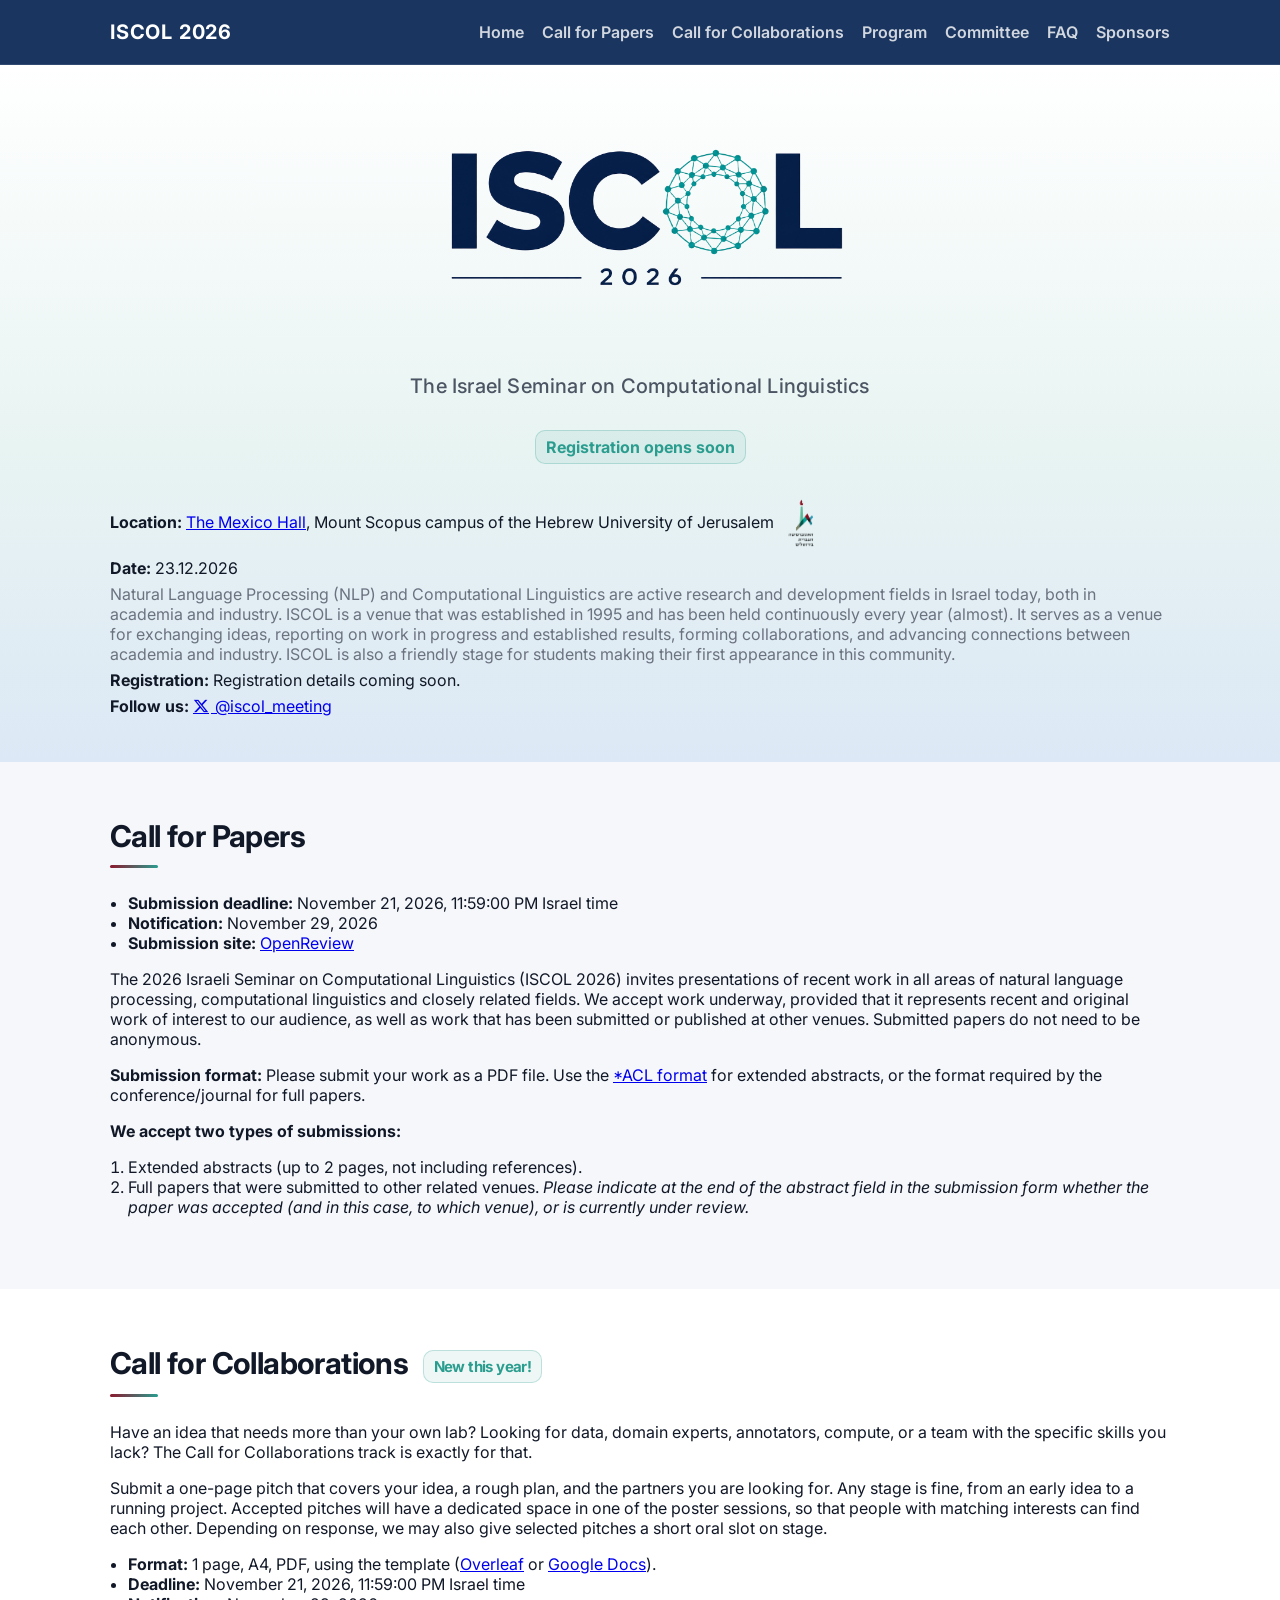
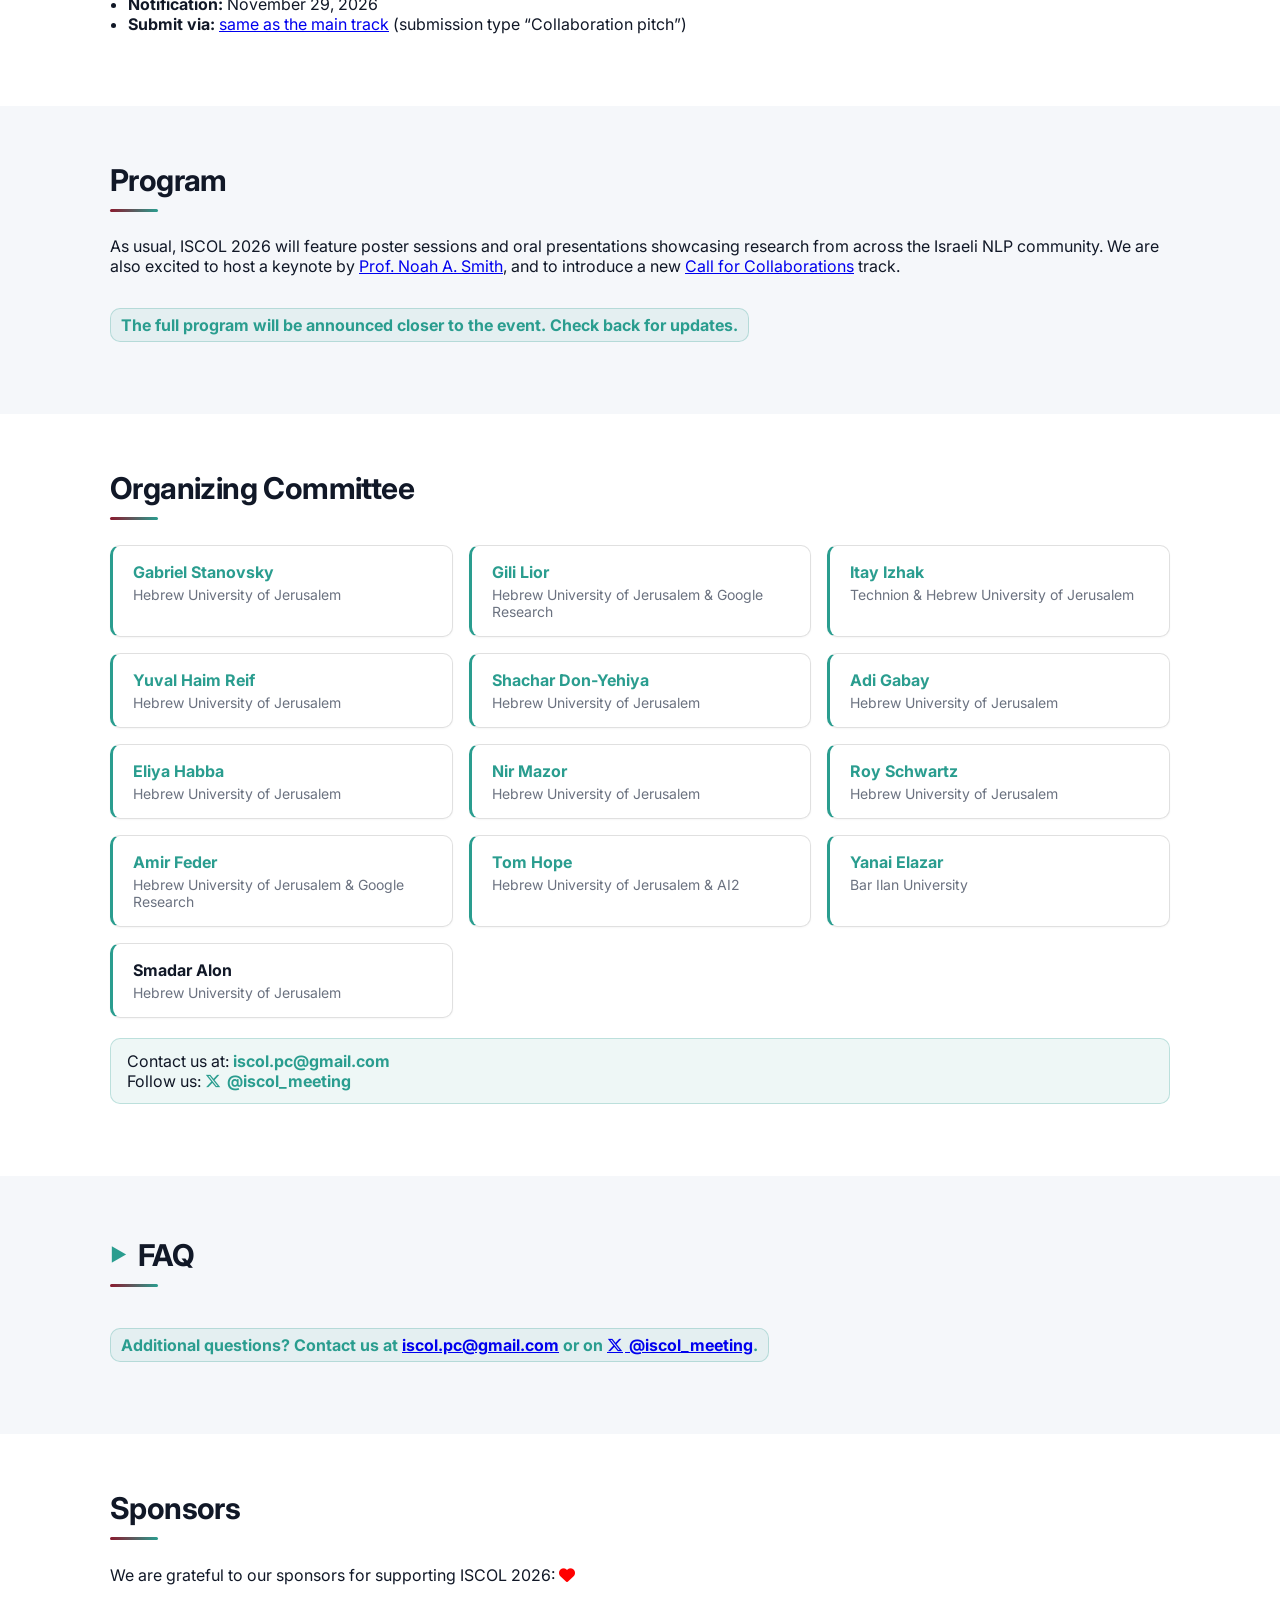
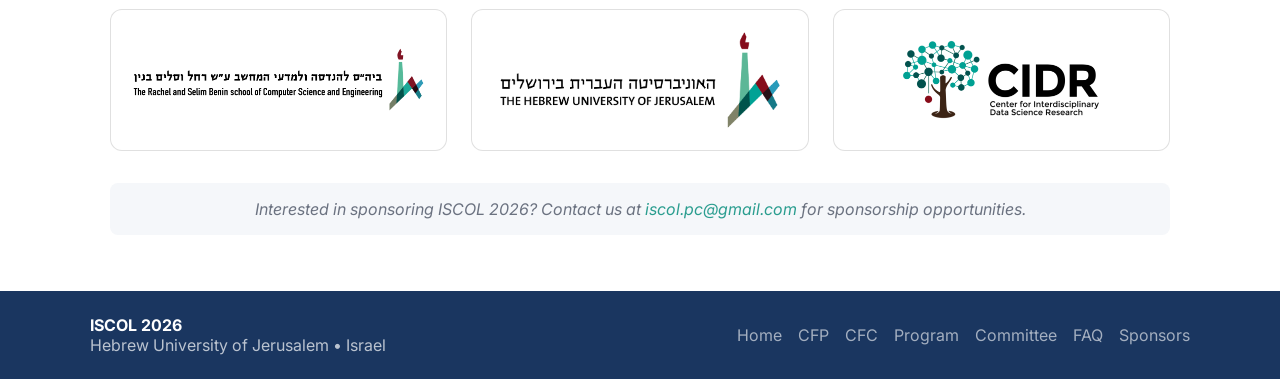
==== index.html @ 918c4621 "Add Hebrew University and CIDR logos to sponsors section Co-Authored-By: Claude Opus 5.5 <noreply@an" ====
<!DOCTYPE html>
<html lang="en">
  <head>
    <meta charset="utf-8" />
    <meta name="viewport" content="width=device-width, initial-scale=1" />
    <meta name="google-site-verification" content="96a93asBChKpe9FdNZRFfbHHEo8iRHN2hiriwBemF6Q" />
    <title>ISCOL 2026 — The Israel Seminar on Computational Linguistics | Hebrew University of Jerusalem</title>
    <meta
      name="description"
      content="ISCOL 2026 — The Israel Seminar on Computational Linguistics taking place on December 23, 2026 at Hebrew University of Jerusalem. Annual venue for NLP and CL research across Israeli academia and industry."
    />

    <!-- SEO Meta Tags -->
    <meta name="keywords" content="ISCOL, ISCOL 2026, Israel Seminar on Computational Linguistics, computational linguistics, NLP, natural language processing, Israel NLP, Hebrew University of Jerusalem, AI, machine learning, linguistics research" />
    <meta name="author" content="ISCOL 2026 Organizing Committee" />
    <meta name="robots" content="index, follow, max-image-preview:large, max-snippet:-1, max-video-preview:-1" />
    <link rel="canonical" href="https://iscol-meeting.github.io/iscol2026/" />

    <!-- Open Graph Meta Tags (Facebook, LinkedIn, Chatbots) -->
    <meta property="og:type" content="website" />
    <meta property="og:title" content="ISCOL 2026 — The Israel Seminar on Computational Linguistics" />
    <meta property="og:description" content="Join ISCOL 2026 on December 23, 2026 at Hebrew University of Jerusalem for exchanging ideas in Computational Linguistics and NLP across academia and industry in Israel." />
    <meta property="og:url" content="https://iscol-meeting.github.io/iscol2026/" />
    <meta property="og:site_name" content="ISCOL 2026" />
    <meta property="og:locale" content="en_US" />
    <meta property="og:image" content="https://iscol-meeting.github.io/iscol2026/assets/iscol_2026_logo.png" />
    <meta property="og:image:secure_url" content="https://iscol-meeting.github.io/iscol2026/assets/iscol_2026_logo.png" />
    <meta property="og:image:width" content="1200" />
    <meta property="og:image:height" content="630" />
    <meta property="og:image:alt" content="ISCOL 2026 - Hebrew University of Jerusalem" />

    <!-- Twitter Card Meta Tags -->
    <meta name="twitter:card" content="summary_large_image" />
    <meta name="twitter:site" content="@iscol_meeting" />
    <meta name="twitter:title" content="ISCOL 2026 — The Israel Seminar on Computational Linguistics" />
    <meta name="twitter:description" content="Join ISCOL 2026 on December 23, 2026 at Hebrew University of Jerusalem for exchanging ideas in Computational Linguistics and NLP across academia and industry in Israel." />
    <meta name="twitter:image" content="https://iscol-meeting.github.io/iscol2026/assets/iscol_2026_logo.png" />
    <meta name="twitter:image:alt" content="ISCOL 2026 - Hebrew University of Jerusalem" />

    <!-- Structured Data (JSON-LD) for Search Engines and LLM Agents -->
    <script type="application/ld+json">
    [
      {
        "@context": "https://schema.org",
        "@type": "Event",
        "name": "ISCOL 2026 — The Israel Seminar on Computational Linguistics",
        "alternateName": [
          "ISCOL 2026",
          "Israeli Seminar on Computational Linguistics 2026",
          "Israel Seminar on Computational Linguistics 2026"
        ],
        "description": "The Israel Seminar on Computational Linguistics (ISCOL 2026) is the premier venue for exchanging ideas in Computational Linguistics and Natural Language Processing (NLP) across academia and industry in Israel.",
        "startDate": "2026-12-23",
        "endDate": "2026-12-23",
        "eventStatus": "https://schema.org/EventScheduled",
        "eventAttendanceMode": "https://schema.org/OfflineEventAttendanceMode",
        "inLanguage": "en",
        "location": {
          "@type": "Place",
          "name": "The Mexico Hall, Mount Scopus campus of the Hebrew University of Jerusalem",
          "url": "https://experience.arcgis.com/experience/10504f10215441c4866e47d03a962e02#data_s=id%3AdataSource_3-Buildings_new_7326%3A41",
          "address": {
            "@type": "PostalAddress",
            "addressLocality": "Jerusalem",
            "addressCountry": "IL"
          }
        },
        "organizer": {
          "@type": "Organization",
          "name": "ISCOL 2026 Organizing Committee",
          "email": "iscol.pc@gmail.com",
          "sameAs": "https://x.com/iscol_meeting",
          "member": [
            {
              "@type": "Person",
              "name": "Gabriel Stanovsky",
              "url": "https://gabrielstanovsky.github.io/",
              "affiliation": "Hebrew University of Jerusalem"
            },
            {
              "@type": "Person",
              "name": "Gili Lior",
              "url": "https://gililior.github.io/",
              "affiliation": "Hebrew University of Jerusalem & Google Research"
            },
            {
              "@type": "Person",
              "name": "Itay Izhak",
              "url": "https://itay1itzhak.github.io/",
              "affiliation": "Technion & Hebrew University of Jerusalem"
            },
            {
              "@type": "Person",
              "name": "Yuval Haim Reif",
              "url": "https://scholar.google.com/citations?user=6gOquYMAAAAJ&hl=en",
              "affiliation": "Hebrew University of Jerusalem"
            },
            {
              "@type": "Person",
              "name": "Shachar Don-Yehiya",
              "url": "https://shachardon.github.io/",
              "affiliation": "Hebrew University of Jerusalem"
            },
            {
              "@type": "Person",
              "name": "Adi Gabay",
              "url": "https://www.linkedin.com/in/adi-gabay-a30328313/",
              "affiliation": "Hebrew University of Jerusalem"
            },
            {
              "@type": "Person",
              "name": "Eliya Habba",
              "url": "https://eliyahabba.github.io/",
              "affiliation": "Hebrew University of Jerusalem"
            },
                        {
              "@type": "Person",
              "name": "Nir Mazor",
              "url": "https://nirmaz.github.io/nir-mazor.github.io/",
              "affiliation": "Hebrew University of Jerusalem"
            },
            {
              "@type": "Person",
              "name": "Roy Schwartz",
              "url": "https://schwartz-lab-huji.github.io/",
              "affiliation": "Hebrew University of Jerusalem"
            },
            {
              "@type": "Person",
              "name": "Amir Feder",
              "url": "https://www.amirfeder.com/",
              "affiliation": "Hebrew University of Jerusalem & Google Research"
            },
            {
              "@type": "Person",
              "name": "Tom Hope",
              "url": "https://tomhoper.github.io/",
              "affiliation": "Hebrew University of Jerusalem & AI2"
            },
            {
              "@type": "Person",
              "name": "Yanai Elazar",
              "url": "https://yanaiela.github.io/",
              "affiliation": "Bar Ilan University"
            }
          ]
        },
        "url": "https://iscol-meeting.github.io/iscol2026/",
        "image": "https://iscol-meeting.github.io/iscol2026/assets/iscol_2026_logo.png",
        "about": [
          { "@type": "Thing", "name": "Computational Linguistics" },
          { "@type": "Thing", "name": "Natural Language Processing" },
          { "@type": "Thing", "name": "Artificial Intelligence" },
          { "@type": "Thing", "name": "Machine Learning" }
        ]
      },
      {
        "@context": "https://schema.org",
        "@type": "FAQPage",
        "mainEntity": [
          {
            "@type": "Question",
            "name": "What is ISCOL?",
            "acceptedAnswer": {
              "@type": "Answer",
              "text": "ISCOL is the Israel Seminar on Computational Linguistics, a community venue for NLP and CL research established in 1995."
            }
          },
          {
            "@type": "Question",
            "name": "Where is ISCOL 2026 taking place?",
            "acceptedAnswer": {
              "@type": "Answer",
              "text": "ISCOL 2026 will be held at The Mexico Hall, Mount Scopus campus of the Hebrew University of Jerusalem, Jerusalem, Israel on December 23, 2026."
            }
          },
          {
            "@type": "Question",
            "name": "Do I need to register to attend ISCOL?",
            "acceptedAnswer": {
              "@type": "Answer",
              "text": "Yes, registration is mandatory. Registration will open closer to the event."
            }
          },
          {
            "@type": "Question",
            "name": "Is ISCOL archival?",
            "acceptedAnswer": {
              "@type": "Answer",
              "text": "No. Works presented at ISCOL will not be considered as archived."
            }
          },
          {
            "@type": "Question",
            "name": "How does the review process work?",
            "acceptedAnswer": {
              "@type": "Answer",
              "text": "Submissions are lightly reviewed by the organizing committee to ensure relevance and quality. The process is not anonymous. The goal is to maintain a friendly and inclusive environment for sharing research."
            }
          },
          {
            "@type": "Question",
            "name": "Can I submit a paper that was published or accepted to be published in another venue?",
            "acceptedAnswer": {
              "@type": "Answer",
              "text": "Yes. Preferably if it was accepted (to be) published during 2026 and was not presented in previous ISCOL events."
            }
          },
          {
            "@type": "Question",
            "name": "Can I submit a full paper instead of an extended abstract?",
            "acceptedAnswer": {
              "@type": "Answer",
              "text": "Yes. Please indicate whether the paper was accepted (and venue), or is currently under review. A mature work (in progress) that has not yet been submitted to any venue is also fine."
            }
          },
          {
            "@type": "Question",
            "name": "What are the submission file format and style?",
            "acceptedAnswer": {
              "@type": "Answer",
              "text": "You should submit a PDF file, using the *ACL format if it's an extended abstract, or the format of the conference/journal for full papers."
            }
          },
          {
            "@type": "Question",
            "name": "How long are the oral presentations?",
            "acceptedAnswer": {
              "@type": "Answer",
              "text": "12 minutes presentation + 3 minutes Q&A for each oral presentation."
            }
          },
          {
            "@type": "Question",
            "name": "Will I need to print my poster?",
            "acceptedAnswer": {
              "@type": "Answer",
              "text": "Yes. You will have to print your own posters, hang it in the break before your poster session and take it down during the break following your poster session."
            }
          },
          {
            "@type": "Question",
            "name": "What are the dimensions for the posters?",
            "acceptedAnswer": {
              "@type": "Answer",
              "text": "The poster stands are vertical, and their dimensions are 100 cm * 200 cm, so A0 (84.1 cm x 118.9 cm) is recommended."
            }
          },
          {
            "@type": "Question",
            "name": "What is the event language?",
            "acceptedAnswer": {
              "@type": "Answer",
              "text": "English. All presentations will be in English."
            }
          },
          {
            "@type": "Question",
            "name": "Will food be provided?",
            "acceptedAnswer": {
              "@type": "Answer",
              "text": "Yes, you won't starve (hopefully!). There will be a light breakfast and coffee breaks throughout the event, as well as lunch."
            }
          }
        ]
      }
    ]
    </script>

    <!-- Favicon and Icons -->
    <link rel="icon" type="image/png" href="./assets/iscol-fav.png" />

    <!-- Preload critical resources -->
    <link rel="preconnect" href="https://fonts.googleapis.com" />
    <link rel="preconnect" href="https://fonts.gstatic.com" crossorigin />
    <link href="https://fonts.googleapis.com/css2?family=Inter:wght@400;600;700&display=swap" rel="stylesheet" />

    <!-- Font Awesome for icons -->
    <link rel="stylesheet" href="https://cdnjs.cloudflare.com/ajax/libs/font-awesome/6.5.1/css/all.min.css" integrity="sha512-DTOQO9RWCH3ppGqcWaEA1BIZOC6xxalwEsw9c2QQeAIftl+Vegovlnee1c9QX4TctnWMn13TZye+giMm8e2LwA==" crossorigin="anonymous" referrerpolicy="no-referrer" />

    <link rel="stylesheet" href="./styles.css?v=4" />
  </head>
  <body>
    <!-- Skip Links for Accessibility -->
    <div class="skip-links">
      <a href="#main-content" class="skip-link">Skip to main content</a>
      <a href="#nav-menu" class="skip-link">Skip to navigation</a>
      <a href="#organizers" class="skip-link">Skip to organizers</a>
    </div>

    <header class="site-header" role="banner">
      <div class="container header-inner">
        <a href="#home" class="brand">ISCOL 2026</a>
        <nav class="nav" aria-label="Primary navigation" role="navigation">
          <button class="nav-toggle" aria-expanded="false" aria-controls="nav-menu">☰</button>
          <ul id="nav-menu" class="nav-list">
            <li><a href="#home">Home</a></li>
            <li><a href="#cfp">Call for Papers</a></li>
            <li><a href="#cfc">Call for Collaborations</a></li>
            <li><a href="#program">Program</a></li>
            <li><a href="#organizers">Committee</a></li>
            <li><a href="#faq">FAQ</a></li>
            <li><a href="#sponsors">Sponsors</a></li>
          </ul>
        </nav>
      </div>
    </header>

    <main id="main-content" role="main">
      <section id="home" class="section hero">
        <div class="container hero-grid">
          <div class="hero-content">
            <div style="text-align: center;">
              <h1 style="margin:0;padding:0;font-size:inherit;font-weight:normal;display:block;">
                <img src="./assets/iscol_2026_logo.png" alt="ISCOL 2026 — The Israel Seminar on Computational Linguistics" class="hero-title-logo" />
              </h1>
              <p class="subtitle">The Israel Seminar on Computational Linguistics</p>
              <p class="highlight">Registration opens soon</p>
            </div>
            <div class="meta">
                <p><strong>Location:</strong> <a href="https://experience.arcgis.com/experience/10504f10215441c4866e47d03a962e02#data_s=id%3AdataSource_3-Buildings_new_7326%3A41" target="_blank" rel="noopener">The Mexico Hall</a>, Mount Scopus campus of the Hebrew University of Jerusalem <img src="./assets/hebrew_u_logo.png" alt="Hebrew University logo" class="hebrew-u-logo inline-logo" /></p>
              <p><strong>Date:</strong> 23.12.2026</p>
              <p class="note">Natural Language Processing (NLP) and Computational Linguistics are active research and development fields in Israel today, both in academia and industry. ISCOL is a venue that was established in 1995 and has been held continuously every year (almost). It serves as a venue for exchanging ideas, reporting on work in progress and established results, forming collaborations, and advancing connections between academia and industry. ISCOL is also a friendly stage for students making their first appearance in this community.</p>
              <p>
                <strong>Registration:</strong> Registration details coming soon.
              </p>
              <p>
              <strong>Follow us:</strong>
              <a href="https://x.com/iscol_meeting" target="_blank" rel="noopener noreferrer">
                <i class="fab fa-x-twitter" aria-label="X (Twitter) logo"></i>
                @iscol_meeting
              </a>
              </p>
            </div>
          </div>
        </div>
      </section>

      <section id="cfp" class="section">
        <div class="container">
          <h2>Call for Papers</h2>

          <ul class="bullets">
            <li><strong>Submission deadline:</strong> November 21, 2026, 11:59:00 PM Israel time</li>
            <li><strong>Notification:</strong> November 29, 2026</li>
            <li><strong>Submission site:</strong> <a href="https://openreview.net/group?id=ISCOL/2026/Seminar" target="_blank" rel="noopener">OpenReview</a></li>
          </ul>

          <p>The 2026 Israeli Seminar on Computational Linguistics (ISCOL 2026) invites presentations of recent work in all areas of natural language processing, computational linguistics and closely related fields. We accept work underway, provided that it represents recent and original work of interest to our audience, as well as work that has been submitted or published at other venues. Submitted papers do not need to be anonymous.</p>
          <p><strong>Submission format:</strong> Please submit your work as a PDF file. Use the <a href="https://github.com/acl-org/acl-style-files" target="_blank" rel="noopener">*ACL format</a> for extended abstracts, or the format required by the conference/journal for full papers.</p>

          <p><strong>We accept two types of submissions:</strong></p>
          <ol class="bullets">
            <li>Extended abstracts (up to 2 pages, not including references).</li>
            <li>Full papers that were submitted to other related venues. <em>Please indicate at the end of the abstract field in the submission form whether the paper was accepted (and in this case, to which venue), or is currently under review.</em></li>
          </ol>

        </div>
      </section>

      <section id="cfc" class="section">
        <div class="container">
          <h2>Call for Collaborations <span class="highlight" style="font-size:0.5em;vertical-align:middle;margin-left:8px;">New this year!</span></h2>

          <p>Have an idea that needs more than your own lab? Looking for data, domain experts, annotators, compute, or a team with the specific skills you lack? The Call for Collaborations track is exactly for that.</p>
          <p>Submit a one-page pitch that covers your idea, a rough plan, and the partners you are looking for. Any stage is fine, from an early idea to a running project. Accepted pitches will have a dedicated space in one of the poster sessions, so that people with matching interests can find each other. Depending on response, we may also give selected pitches a short oral slot on stage.</p>

          <ul class="bullets">
            <li><strong>Format:</strong> 1 page, A4, PDF, using the template (<a href="https://www.overleaf.com/project/6adde06490360719079ba759/share#044b40b58bec99ef8c97a17624e7122588c68bda4c7d3896" target="_blank" rel="noopener">Overleaf</a> or <a href="https://docs.google.com/document/d/19p9GVICcZX6nXwDSK1try4IBsX0yiJpKCKOwSEvJ37Q/edit?usp=sharing" target="_blank" rel="noopener">Google Docs</a>).</li>
            <li><strong>Deadline:</strong> November 21, 2026, 11:59:00 PM Israel time</li>
            <li><strong>Notification:</strong> November 29, 2026</li>
            <li><strong>Submit via:</strong> <a href="https://openreview.net/group?id=ISCOL/2026/Seminar" target="_blank" rel="noopener">same as the main track</a> (submission type &ldquo;Collaboration pitch&rdquo;)</li>
          </ul>

        </div>
      </section>

      <section id="program" class="section">
        <div class="container">
          <h2>Program</h2>
          <p>As usual, ISCOL 2026 will feature poster sessions and oral presentations showcasing research from across the Israeli NLP community. We are also excited to host a keynote by <a href="https://nasmith.github.io/" target="_blank" rel="noopener">Prof. Noah A. Smith</a>, and to introduce a new <a href="#cfc">Call for Collaborations</a> track.</p>
          <p class="highlight">The full program will be announced closer to the event. Check back for updates.</p>
        </div>
      </section>

      <section id="organizers" class="section" itemscope itemtype="https://schema.org/Organization">
        <div class="container">
          <h2>Organizing Committee</h2>
          <div class="committee-grid" itemprop="member">
            <div class="committee-member" itemscope itemtype="https://schema.org/Person">
              <div class="member-name"><span itemprop="name"><a href="https://gabrielstanovsky.github.io/" target="_blank" rel="noopener">Gabriel Stanovsky</a></span></div>
              <div class="member-affiliation" itemprop="affiliation">Hebrew University of Jerusalem</div>
            </div>
            <div class="committee-member" itemscope itemtype="https://schema.org/Person">
              <div class="member-name"><span itemprop="name"><a href="https://gililior.github.io/" target="_blank" rel="noopener">Gili Lior</a></span></div>  
              <div class="member-affiliation" itemprop="affiliation">Hebrew University of Jerusalem & Google Research</div>
            </div>
            <div class="committee-member" itemscope itemtype="https://schema.org/Person">
              <div class="member-name"><span itemprop="name"><a href="https://itay1itzhak.github.io/" target="_blank" rel="noopener">Itay Izhak</a></span></div>
              <div class="member-affiliation" itemprop="affiliation">Technion & Hebrew University of Jerusalem</div>
            </div>
            <div class="committee-member" itemscope itemtype="https://schema.org/Person">
              <div class="member-name"><span itemprop="name"><a href="https://scholar.google.com/citations?user=6gOquYMAAAAJ&hl=en" target="_blank" rel="noopener">Yuval Haim Reif</a></span></div>
              <div class="member-affiliation" itemprop="affiliation">Hebrew University of Jerusalem</div>
            </div>
            <div class="committee-member" itemscope itemtype="https://schema.org/Person">
              <div class="member-name"><span itemprop="name"><a href="https://shachardon.github.io/" target="_blank" rel="noopener">Shachar Don-Yehiya</a></span></div>
              <div class="member-affiliation" itemprop="affiliation">Hebrew University of Jerusalem</div>
            </div>
            <div class="committee-member" itemscope itemtype="https://schema.org/Person">
              <div class="member-name"><span itemprop="name"><a href="https://www.linkedin.com/in/adi-gabay-a30328313/" target="_blank" rel="noopener">Adi Gabay</a></span></div>
              <div class="member-affiliation" itemprop="affiliation">Hebrew University of Jerusalem</div>
            </div>
            <div class="committee-member" itemscope itemtype="https://schema.org/Person">
              <div class="member-name"><span itemprop="name"><a href="https://eliyahabba.github.io/" target="_blank" rel="noopener">Eliya Habba</a></span></div>
              <div class="member-affiliation" itemprop="affiliation">Hebrew University of Jerusalem</div>
            </div>
            <div class="committee-member" itemscope itemtype="https://schema.org/Person">
              <div class="member-name"><span itemprop="name"><a href="https://nirmaz.github.io/nir-mazor.github.io/" target="_blank" rel="noopener">Nir Mazor</a></span></div>
              <div class="member-affiliation" itemprop="affiliation">Hebrew University of Jerusalem</div>
            </div>
            <div class="committee-member" itemscope itemtype="https://schema.org/Person">
              <div class="member-name"><span itemprop="name"><a href="https://schwartz-lab-huji.github.io/" target="_blank" rel="noopener">Roy Schwartz</a></span></div>
              <div class="member-affiliation" itemprop="affiliation">Hebrew University of Jerusalem</div>
            </div>
                        <div class="committee-member" itemscope itemtype="https://schema.org/Person">
              <div class="member-name"><span itemprop="name"><a href="https://www.amirfeder.com/" target="_blank" rel="noopener">Amir Feder</a></span></div>
              <div class="member-affiliation" itemprop="affiliation">Hebrew University of Jerusalem & Google Research</div>
            </div>
            <div class="committee-member" itemscope itemtype="https://schema.org/Person">
              <div class="member-name"><span itemprop="name"><a href="https://tomhoper.github.io/" target="_blank" rel="noopener">Tom Hope</a></span></div>
              <div class="member-affiliation" itemprop="affiliation">Hebrew University of Jerusalem & AI2</div>
            </div>
            <div class="committee-member" itemscope itemtype="https://schema.org/Person">
              <div class="member-name"><span itemprop="name"><a href="https://yanaiela.github.io/" target="_blank" rel="noopener">Yanai Elazar</a></span></div>
              <div class="member-affiliation" itemprop="affiliation">Bar Ilan University</div>
            </div>
            <div class="committee-member" itemscope itemtype="https://schema.org/Person">
              <div class="member-name"><span itemprop="name">Smadar Alon</span></div>
              <div class="member-affiliation" itemprop="affiliation">Hebrew University of Jerusalem</div>
            </div>
          </div>
          <p class="contact-note">
            Contact us at: <strong><a href="mailto:iscol.pc@gmail.com">iscol.pc@gmail.com</a></strong><br>
            Follow us: <strong><a href="https://x.com/iscol_meeting" target="_blank" rel="noopener noreferrer"><i class="fab fa-x-twitter"></i> @iscol_meeting</a></strong>
          </p>
        </div>
      </section>

      <section id="faq" class="section section-alt">
        <div class="container">
          <h2>
            <button type="button" class="faq-toggle" aria-expanded="false" aria-controls="faq-content">FAQ</button>
          </h2>
          <div id="faq-content" hidden>
          <details>
            <summary>What is ISCOL?</summary>
            <p>ISCOL is the Israel Seminar on Computational Linguistics, a community venue for NLP and CL research.</p>
          </details>
          <details>
            <summary>Where is ISCOL 2026 taking place?</summary>
            <p>ISCOL 2026 will be held at <a href="https://experience.arcgis.com/experience/10504f10215441c4866e47d03a962e02#data_s=id%3AdataSource_3-Buildings_new_7326%3A41" target="_blank" rel="noopener"><strong>The Mexico Hall</strong></a>, Mount Scopus campus of the Hebrew University of Jerusalem, Jerusalem, Israel.</p>
          </details>
          <details>
            <summary>Do I need to register to attend ISCOL?</summary>
            <p><strong>Yes, registration is mandatory.</strong> Registration will open closer to the event. Details coming soon.</p>
          </details>
          <details>
            <summary>Is ISCOL archival?</summary>
            <p>No. Works presented at ISCOL will not be considered as archived.</p>
          </details>
          <details>
            <summary>How does the review process work?</summary>
            <p>Submissions are lightly reviewed by the organizing committee to ensure relevance and quality. The process is not anonymous. The goal is to maintain a friendly and inclusive environment for sharing research.</p>
          </details>
          <details>
            <summary>Can I submit a paper that was published or accepted to be published in another venue?</summary>
            <p>Yes. Preferably if it was accepted (to be) published during 2026 and was not presented in previous ISCOL events.</p>
          </details>
          <details>
            <summary>Can I submit a full paper instead of an extended abstract?</summary>
            <p>Yes. Please indicate whether the paper was accepted (and venue), or is currently under review. A mature work (in progress) that has not yet been submitted to any venue is also fine.</p>
          </details>
          <details>
            <summary>What are the submission file format and style?</summary>
            <p>
              You should submit a PDF file, using the <a href="https://github.com/acl-org/acl-style-files" target="_blank" rel="noopener">*ACL format</a> if it's an extended abstract, or the format of the conference/journal for full papers.
            </p>
          </details>
          <details>
            <summary>How long are the oral presentations?</summary>
            <p>
              12 minutes presentation + 3 minutes Q&A for each oral presentation.
            </p>
          </details>
          <details>
            <summary>Will I need to print my poster?</summary>
            <p>Yes. You will have to print your own posters, hang it in the break before your poster session and take it down during the break following your poster session.</p>
          </details>
          <details>
            <summary>What are the dimensions for the posters?</summary>
            <p>The poster stands are vertical, and their dimensions are 100 cm * 200 cm, so A0 (84.1 cm x 118.9 cm) is recommended.</p>
          </details>
          <details>
            <summary>What is the event language?</summary>
            <p>English. All presentations will be in English.</p>
          </details>
          <details>
            <summary>Will food be provided?</summary>
            <p>Yes, you won't starve (hopefully!). There will be a light breakfast and coffee breaks throughout the event, as well as lunch.</p>
          </details>
          <details>
            <summary>Where can I find information about previous ISCOL events?</summary>
            <p>ISCOL has been running since 1995. You can find information about previous iterations:</p>
            <ul>
              <li><strong>ISCOL 2025:</strong> <a href="https://iscol-meeting.github.io/iscol2025/" target="_blank" rel="noopener noreferrer">Bar-Ilan University</a></li>
              <li><strong>ISCOL 2024:</strong> <a href="https://sites.google.com/ds.haifa.ac.il/iscol2024/home" target="_blank" rel="noopener noreferrer">University of Haifa</a></li>
              <li><strong>ISCOL 2022:</strong> <a href="https://datascience.tau.ac.il/iscol-2022-israeli-seminar-on-computational-linguistics" target="_blank" rel="noopener noreferrer">Tel Aviv University</a></li>
              <li><strong>ISCOL 2021:</strong> <a href="https://www.easychair.org/cfp/ISCOL2021" target="_blank" rel="noopener noreferrer">Ben Gurion University</a></li>
              <li><strong>ISCOL 2020:</strong> <a href="https://iscol2020.github.io/" target="_blank" rel="noopener noreferrer">Online</a></li>
            </ul>
          </details>
          </div>
          <p class="highlight">Additional questions? Contact us at <strong><a href="mailto:iscol.pc@gmail.com">iscol.pc@gmail.com</a></strong> or on <strong><a href="https://x.com/iscol_meeting" target="_blank" rel="noopener noreferrer"><i class="fab fa-x-twitter"></i> @iscol_meeting</a></strong>.</p>
        </div>
      </section>

      <section id="sponsors" class="section">
        <div class="container">
          <h2>Sponsors</h2>
          <p>We are grateful to our sponsors for supporting ISCOL 2026: <i class="fas fa-heart" style="color: red;"></i></p>
          <div class="sponsors-grid">
            <div class="sponsor-item">
              <div class="sponsor-logo">
                <img src="./assets/huji-cs-school-logo.png" alt="The Rachel and Selim Benin School of Computer Science and Engineering" />
              </div>
            </div>
            <div class="sponsor-item">
              <div class="sponsor-logo">
                <img src="./assets/huji-logo.png" alt="The Hebrew University of Jerusalem" />
              </div>
            </div>
            <div class="sponsor-item">
              <div class="sponsor-logo">
                <img src="./assets/cidr-logo.png" alt="CIDR — Center for Interdisciplinary Data Science Research" />
              </div>
            </div>
            <!-- Temporarily hidden sponsors — uncomment to restore
            <div class="sponsor-item">
              <div class="sponsor-logo">
                <img src="./assets/wix.png" alt="Wix" />
              </div>
            </div>
            <div class="sponsor-item">
              <div class="sponsor-logo">
                <img src="./assets/google-logo.png" alt="Google" />
              </div>
            </div>
            <div class="sponsor-item">
              <div class="sponsor-logo">
                <img src="./assets/originai.png?v=2" alt="OriginAI" />
              </div>
            </div>
            <div class="sponsor-item">
              <div class="sponsor-logo">
                <img src="./assets/huawei-logo.png" alt="Huawei" />
              </div>
            </div>
            <div class="sponsor-item">
              <div class="sponsor-logo">
                <img src="./assets/jerusalem-development-authority.png" alt="Jerusalem Development Authority" />
              </div>
            </div>
            -->
          </div>
          <div class="sponsor-note">
            <p><em>Interested in sponsoring ISCOL 2026? Contact us at <a href="mailto:iscol.pc@gmail.com">iscol.pc@gmail.com</a> for sponsorship opportunities.</em></p>
          </div>
        </div>
      </section>
    </main>

    <footer class="site-footer" role="contentinfo">
      <div class="container footer-inner">
        <div>
          <strong>ISCOL 2026</strong>
          <div>Hebrew University of Jerusalem • Israel</div>
        </div>
        <div class="footer-links">
          <a href="#home">Home</a>
          <a href="#cfp">CFP</a>
          <a href="#cfc">CFC</a>
          <a href="#program">Program</a>
          <a href="#organizers">Committee</a>
          <a href="#faq">FAQ</a>
          <a href="#sponsors">Sponsors</a>
        </div>
      </div>
    </footer>

    <!-- Back to Top Button -->
    <button class="back-to-top" id="backToTop" aria-label="Back to top">
      ↑
    </button>

    <script>
      // Mobile navigation toggle
      const toggle = document.querySelector('.nav-toggle');
      const menu = document.getElementById('nav-menu');
      if (toggle && menu) {
        toggle.addEventListener('click', () => {
          const expanded = toggle.getAttribute('aria-expanded') === 'true';
          toggle.setAttribute('aria-expanded', String(!expanded));
          menu.classList.toggle('open');
        });

        // Close menu when clicking outside
        document.addEventListener('click', (e) => {
          if (!toggle.contains(e.target) && !menu.contains(e.target)) {
            toggle.setAttribute('aria-expanded', 'false');
            menu.classList.remove('open');
          }
        });

        // Close menu when pressing Escape
        document.addEventListener('keydown', (e) => {
          if (e.key === 'Escape' && menu.classList.contains('open')) {
            toggle.setAttribute('aria-expanded', 'false');
            menu.classList.remove('open');
            toggle.focus();
          }
        });
      }

      // Back to top button functionality
      const backToTopButton = document.getElementById('backToTop');

      function toggleBackToTopButton() {
        if (window.scrollY > 300) {
          backToTopButton.classList.add('visible');
        } else {
          backToTopButton.classList.remove('visible');
        }
      }

      // Show/hide back to top button on scroll
      window.addEventListener('scroll', toggleBackToTopButton);

      // Smooth scroll to top when button is clicked
      backToTopButton.addEventListener('click', () => {
        window.scrollTo({
          top: 0,
          behavior: 'smooth'
        });
      });

      // FAQ section is collapsed by default; open it on click or when linked to
      const faqToggle = document.querySelector('.faq-toggle');
      const faqContent = document.getElementById('faq-content');

      function setFaqOpen(open) {
        faqToggle.setAttribute('aria-expanded', String(open));
        faqContent.hidden = !open;
      }

      faqToggle.addEventListener('click', () => {
        setFaqOpen(faqToggle.getAttribute('aria-expanded') !== 'true');
      });

      if (window.location.hash === '#faq') {
        setFaqOpen(true);
      }

      // Smooth scrolling for navigation links
      document.querySelectorAll('a[href^="#"]').forEach(anchor => {
        anchor.addEventListener('click', function (e) {
          e.preventDefault();
          const targetId = this.getAttribute('href');
          const targetElement = document.querySelector(targetId);

          if (targetElement) {
            if (targetId === '#faq') {
              setFaqOpen(true);
            }

            // Close mobile menu if open
            if (menu && menu.classList.contains('open')) {
              toggle.setAttribute('aria-expanded', 'false');
              menu.classList.remove('open');
            }

            // Scroll to target with offset for sticky header
            const headerHeight = document.querySelector('.site-header').offsetHeight;
            const elementPosition = targetElement.offsetTop - headerHeight - 20;

            window.scrollTo({
              top: elementPosition,
              behavior: 'smooth'
            });
          }
        });
      });

      // Add loading animation to elements as they come into view
      const observerOptions = {
        threshold: 0.1,
        rootMargin: '0px 0px -50px 0px'
      };

      const observer = new IntersectionObserver((entries) => {
        entries.forEach(entry => {
          if (entry.isIntersecting) {
            entry.target.style.animationDelay = '0.1s';
            entry.target.style.animation = 'fadeInUp 0.6s ease forwards';
          }
        });
      }, observerOptions);

      // Observe committee members for staggered animation
      document.querySelectorAll('.committee-member').forEach((member, index) => {
        member.style.opacity = '0';
        member.style.animationDelay = `${index * 0.1}s`;
        observer.observe(member);
      });

      // Add focus management for better accessibility
      document.addEventListener('keydown', (e) => {
        if (e.key === 'Tab') {
          // Remove any existing focus indicators
          document.querySelectorAll('.focus-visible').forEach(el => {
            el.classList.remove('focus-visible');
          });
        }
      });

      // Initialize back to top button visibility
      toggleBackToTopButton();

      // Preload critical resources
      const preloadLinks = [
        { href: './styles.css', as: 'style' },
        { href: './assets/iscol_2026_logo.png', as: 'image' }
      ];

      preloadLinks.forEach(link => {
        const linkElement = document.createElement('link');
        linkElement.rel = 'preload';
        linkElement.href = link.href;
        linkElement.as = link.as;
        document.head.appendChild(linkElement);
      });
    </script>
  </body>
  </html>
---- styles.css ----
:root {
  --bg: #ffffff;
  --bg-alt: #f5f7fa;
  --card: #ffffff;
  --text: #111827;
  --muted: #6b7280;
  --brand: #2A9D8F;
  --accent: #8B1A2E;
  --border: rgba(0, 0, 0, 0.12);
}

* { box-sizing: border-box; }

/* Smooth scrolling for better navigation */
html {
  scroll-behavior: smooth;
}

html, body { height: 100%; }

body {
  margin: 0;
  font-family: Inter, system-ui, -apple-system, Segoe UI, Roboto, Helvetica, Arial, "Apple Color Emoji", "Segoe UI Emoji";
  color: var(--text);
  background: #ffffff;
}

/* Skip Links for Accessibility */
.skip-links {
  position: absolute;
  top: -100px;
  left: 0;
  z-index: 1000;
}

.skip-link {
  position: absolute;
  top: -100px;
  left: 8px;
  padding: 8px 16px;
  background: #1A3660;
  color: white;
  text-decoration: none;
  border-radius: 4px;
  font-weight: 600;
  transition: all 0.3s ease;
  box-shadow: 0 4px 12px rgba(26, 54, 96, 0.3);
}

.skip-link:focus {
  top: 8px;
  outline: 2px solid #ffffff;
  outline-offset: 2px;
}

.skip-link + .skip-link {
  margin-left: 120px;
}

/* Focus styles for better accessibility */
*:focus {
  outline: 2px solid var(--brand);
  outline-offset: 2px;
}

button:focus,
a:focus {
  outline: 2px solid var(--brand);
  outline-offset: 2px;
}

/* Reduced motion for users who prefer it */
@media (prefers-reduced-motion: reduce) {
  * {
    animation-duration: 0.01ms !important;
    animation-iteration-count: 1 !important;
    transition-duration: 0.01ms !important;
  }
  
  html {
    scroll-behavior: auto;
  }
}

.container {
  width: 100%;
  max-width: 1100px;
  margin: 0 auto;
  padding: 0 20px;
}

.site-header {
  position: fixed; /* switch to fixed to pin to viewport reliably */
  top: 0;
  left: 0;
  right: 0;
  z-index: 1000; /* raised so animated/transformed content cannot overlap the header */
  background: #1A3660;
  border-bottom: 1px solid rgba(255, 255, 255, 0.1);
}

/* Prevent header from covering page content */
.site-header + main {
  padding-top: 64px; /* matches .header-inner height */
}

.header-inner {
  display: flex;
  align-items: center;
  justify-content: space-between;
  height: 64px;
}

.brand {
  color: #ffffff;
  text-decoration: none;
  font-weight: 700;
  font-size: 20px;
  letter-spacing: 0.04em;
}

.nav-toggle {
  display: none;
  background: rgba(255, 255, 255, 0.1);
  color: #ffffff;
  border: 1px solid rgba(255, 255, 255, 0.3);
  border-radius: 8px;
  padding: 6px 10px;
}

.nav-list {
  display: flex;
  gap: 18px;
  list-style: none;
  margin: 0;
  padding: 0;
}

.nav-list a {
  color: rgba(255, 255, 255, 0.8);
  text-decoration: none;
  font-weight: 600;
  transition: color 0.2s ease;
}

.nav-list a:hover { color: var(--brand); }

.section {
  padding: 56px 0;
}

.section-alt {
  background: #f9fafb;
}

/* Alternate section backgrounds: odd -> white, even -> grey */
main > section:nth-of-type(odd) { background: #ffffff; }
main > section:nth-of-type(even) { background: #f5f7fa; }

.hero {
  padding-top: 8px;
  padding-bottom: 40px;
  background: linear-gradient(180deg, #ffffff 0%, #e8f4f2 55%, #dce8f5 100%) !important;
}

.hero-grid {
  display: grid;
  grid-template-columns: minmax(0, 1fr);
  gap: 24px;
}

.hebrew-u-logo {
  max-width: 90px;
}

.inline-logo {
  display: inline-block;
  vertical-align: middle;
  height: 56px;
  width: auto;
  max-width: none;
  margin-left: 8px;
}

.hero-title-logo {
  max-width: min(480px, 100%);
  max-height: 300px;
  width: auto;
  height: auto;
  margin: 0 auto 2px auto;
  display: block;
}

.subtitle {
  margin: 0 0 16px 0;
  color: #4b5563;
  font-size: 20px;
  font-weight: 500;
  letter-spacing: 0.01em;
}

.highlight {
  display: inline-block;
  background: rgba(42, 157, 143, 0.08);
  color: var(--brand);
  padding: 6px 10px;
  border: 1px solid rgba(42, 157, 143, 0.25);
  border-radius: 10px;
  font-weight: 700;
}

.meta { margin-top: 16px; }
.meta p { margin: 6px 0; }
.note { color: var(--muted); }

h2 {
  margin-top: 0;
  position: relative;
  padding-bottom: 14px;
  font-size: 30px;
  font-weight: 700;
  letter-spacing: -0.02em;
  color: #111827;
}

h2::after {
  content: '';
  position: absolute;
  bottom: 0;
  left: 0;
  width: 48px;
  height: 3px;
  border-radius: 2px;
  background: linear-gradient(90deg, #8B1A2E 0%, #2A9D8F 100%);
}

.bullets {
  padding-left: 18px;
}

.placeholder-card {
  margin-top: 16px;
  padding: 16px;
  border-radius: 12px;
  background: var(--card);
  border: 1px solid var(--border);
  color: var(--muted);
  box-shadow: 0 1px 2px rgba(0,0,0,0.04);
}

.program-list {
  display: flex;
  flex-direction: column;
  gap: 10px;
  margin-top: 16px;
}

.talk {
  display: grid;
  grid-template-columns: 120px 1fr;
  align-items: start;
  gap: 14px;
  padding: 12px 14px;
  border: 1px solid var(--border);
  border-radius: 10px;
  background: #ffffff;
}

.talk-break { 
  background: #f5f5f5;
  border-left: 4px solid #9ca3af;
}

.talk-keynote {
  background: linear-gradient(135deg, #f0faf9 0%, #e6f7f5 100%);
  border-left: 4px solid var(--brand);
}

.talk-oral {
  background: linear-gradient(135deg, #fef3c7 0%, #fef9e7 100%);
  border-left: 4px solid #f59e0b;
}

.talk-poster {
  background: linear-gradient(135deg, #f0fdf4 0%, #ecfdf5 100%);
  border-left: 4px solid #10b981;
}

/* Ari Rappoport Memorial: dignified maroon-themed styling */
.talk-memorial {
  background: linear-gradient(135deg, #fff8f9 0%, #fff0f2 100%);
  border-left: 4px solid #7f1d1d; /* maroon accent */
}

.talk-memorial .talk-title {
  color: #7f1d1d;
}

.talk-memorial .talk-meta,
.talk-memorial .talk-time {
  color: var(--muted);
}

.talk-panel {
  background: linear-gradient(135deg, #fae8ff 0%, #fdf4ff 100%);
  border-left: 4px solid #a855f7;
}

/* Closing remarks styling: Hanukkah-themed blue with a gold accent */
.talk-closing {
  /* Gold background with subtle warmth; keep blue accent on the left */
  background: linear-gradient(135deg, #fff8eb 0%, #fff3df 100%);
  border-left: 4px solid #0b4ea6; /* Hanukkah blue accent */
}

.talk-closing .talk-title {
  color: #08306b; /* deep Hanukkah blue for good contrast */
}

/* Restore meta/time to muted color for readability against gold */
.talk-closing .talk-meta,
.talk-closing .talk-time {
  color: var(--muted);
}

.talk-time {
  font-weight: 700;
  color: var(--muted);
}

.talk-title {
  font-weight: 700;
  color: var(--text);
}

.talk-meta {
  color: var(--muted);
}

/* Oral Session Papers Styling */
.oral-papers {
  margin-top: 16px;
  display: flex;
  flex-direction: column;
  gap: 14px;
}

.oral-paper {
  padding: 12px 16px;
  background: rgba(255, 255, 255, 0.6);
  border-radius: 8px;
  border-left: 3px solid #f59e0b;
  transition: all 0.2s ease;
}

.oral-paper:hover {
  background: rgba(255, 255, 255, 0.9);
  transform: translateX(4px);
  box-shadow: 0 2px 8px rgba(0, 0, 0, 0.08);
}

.paper-title {
  font-weight: 600;
  color: #111827;
  font-size: 15px;
  line-height: 1.5;
  margin-bottom: 6px;
}

.paper-authors {
  font-size: 14px;
  color: #6b7280;
  line-height: 1.4;
  font-style: italic;
}

.committee-grid {
  display: grid;
  grid-template-columns: repeat(auto-fit, minmax(280px, 1fr));
  gap: 16px;
  margin-top: 16px;
}

.committee-member {
  padding: 16px 16px 16px 20px;
  border: 1px solid var(--border);
  border-left: 3px solid var(--brand);
  border-radius: 10px;
  background: #ffffff;
  box-shadow: 0 1px 2px rgba(0,0,0,0.04);
  transition: transform 0.2s ease, box-shadow 0.2s ease, background 0.2s ease, border-left-color 0.2s ease;
  opacity: 0;
}

.committee-member:hover {
  transform: translateY(-4px);
  box-shadow: 0 8px 24px rgba(42, 157, 143, 0.15);
  background: rgba(42, 157, 143, 0.04);
  border-left-color: #8B1A2E;
}

.member-name {
  font-weight: 700;
  color: var(--text);
  margin-bottom: 4px;
}

.member-name a {
  color: var(--brand);
  text-decoration: none;
}

.member-name a:hover {
  text-decoration: underline;
}

.member-affiliation {
  color: var(--muted);
  font-size: 14px;
}

.contact-note {
  margin-top: 20px;
  padding: 12px 16px;
  background: rgba(42, 157, 143, 0.08);
  border: 1px solid rgba(42, 157, 143, 0.25);
  border-radius: 10px;
  color: var(--text);
}

.contact-note a {
  color: var(--brand);
  text-decoration: none;
}

.contact-note a:hover {
  text-decoration: underline;
}

details a {
  color: var(--brand);
  text-decoration: none;
}

details a:hover {
  text-decoration: underline;
}

/* FAQ section toggle */
.faq-toggle {
  font: inherit;
  color: inherit;
  letter-spacing: inherit;
  background: none;
  border: none;
  padding: 0;
  cursor: pointer;
  display: inline-flex;
  align-items: center;
  gap: 12px;
}

.faq-toggle::before {
  content: "▶";
  font-size: 0.6em;
  color: var(--brand);
  transition: transform 0.2s ease;
}

.faq-toggle[aria-expanded="true"]::before {
  transform: rotate(90deg);
}

.faq-toggle:hover {
  color: var(--brand);
}

#faq-content {
  margin-top: 24px;
}

/* FAQ Details Styling */
details {
  margin-bottom: 16px;
  padding: 16px 16px 16px 20px;
  border: 1px solid var(--border);
  border-left: 3px solid transparent;
  border-radius: 8px;
  background: var(--card);
  transition: all 0.2s ease;
}

details:hover {
  border-color: var(--brand);
  border-left-color: var(--brand);
  box-shadow: 0 2px 8px rgba(42, 157, 143, 0.1);
}

details[open] {
  border-left-color: #1A3660;
  background: rgba(26, 54, 96, 0.03);
  box-shadow: 0 2px 12px rgba(26, 54, 96, 0.08);
}

details summary {
  font-weight: 600;
  cursor: pointer;
  padding: 4px 0;
  color: var(--text);
  transition: color 0.2s ease;
  list-style: none;
  position: relative;
}

details summary::-webkit-details-marker {
  display: none;
}

details summary::before {
  content: "▶";
  display: inline-block;
  margin-right: 8px;
  transition: transform 0.2s ease;
  color: var(--brand);
}

details[open] summary::before {
  transform: rotate(90deg);
}

details summary:hover {
  color: var(--brand);
}

details p {
  margin: 12px 0 0 0;
  padding-top: 12px;
  border-top: 1px solid var(--border);
  line-height: 1.6;
}

details ul {
  margin: 12px 0 0 0;
  padding-top: 12px;
  border-top: 1px solid var(--border);
}

details ul li {
  margin-bottom: 8px;
}

/* Sponsors Section */
.sponsors-grid {
  display: grid;
  grid-template-columns: repeat(auto-fit, minmax(300px, 1fr));
  gap: 24px;
  margin: 24px 0;
}

.sponsor-item {
  display: flex;
  align-items: center;
  justify-content: center;
  padding: 20px;
  border: 1px solid var(--border);
  border-radius: 12px;
  background: var(--card);
  transition: all 0.2s ease;
  min-height: 140px;
}

.sponsor-item:hover {
  transform: translateY(-2px);
  box-shadow: 0 8px 24px rgba(0,0,0,0.08);
  border-color: var(--brand);
}

.sponsor-logo {
  flex-shrink: 0;
  max-width: 100%;
  display: flex;
  align-items: center;
  justify-content: center;
}

.sponsor-logo img {
  max-width: 200px;
  max-height: 100px;
  width: auto;
  height: auto;
  object-fit: contain;
}

.sponsor-info h3 {
  margin: 0;
  font-size: 20px;
  font-weight: 600;
  color: var(--text);
}

.sponsor-info p {
  margin: 0;
  color: var(--muted);
  line-height: 1.5;
}

.sponsor-note {
  margin-top: 32px;
  padding: 16px;
  background: var(--bg-alt);
  border-radius: 8px;
  text-align: center;
}

.sponsor-note p {
  margin: 0;
  font-style: italic;
  color: var(--muted);
}

.sponsor-note a {
  color: var(--brand);
  text-decoration: none;
}

.sponsor-note a:hover {
  text-decoration: underline;
}

/* Font Awesome icon styling */
.fab.fa-x-twitter {
  margin-right: 2px;
  color: inherit;
}

.fab.fa-twitter {
  margin-right: 2px;
  color: inherit;
}

/* Ensure icons display inline with text */
i.fab {
  display: inline;
  font-style: normal;
}

/* HUJI CS school logo is a wide wordmark, so it needs a larger max-width
   before the max-height cap can take effect */
.sponsor-item:nth-child(1) .sponsor-logo img {
  max-width: min(320px, 100%);
  max-height: 100px;
}

.sponsor-item:nth-child(2) .sponsor-logo img {
  max-width: min(300px, 100%);
  max-height: 100px;
}

@media (max-width: 720px) {
  .talk { grid-template-columns: 1fr; }
}

.site-footer {
  border-top: none;
  background: #1A3660;
  color: rgba(255, 255, 255, 0.7);
}

.footer-inner {
  display: flex;
  align-items: center;
  justify-content: space-between;
  gap: 16px;
  padding: 24px 0;
}

.footer-inner strong {
  color: #ffffff;
}

.footer-links { display: flex; gap: 16px; }

.footer-links a { color: rgba(255, 255, 255, 0.6); text-decoration: none; transition: color 0.2s ease; }
.footer-links a:hover { color: var(--brand); }

/* Back to Top Button */
.back-to-top {
  position: fixed;
  bottom: 20px;
  right: 20px;
  width: 50px;
  height: 50px;
  background: var(--brand);
  color: white;
  border: none;
  border-radius: 50%;
  cursor: pointer;
  display: none;
  align-items: center;
  justify-content: center;
  font-size: 18px;
  box-shadow: 0 4px 12px rgba(42, 157, 143, 0.3);
  transition: all 0.3s ease;
  z-index: 100;
}

.back-to-top:hover {
  background: #1d7a6e;
  transform: translateY(-2px);
  box-shadow: 0 6px 16px rgba(42, 157, 143, 0.4);
}

.back-to-top.visible {
  display: flex;
  animation: fadeInUp 0.3s ease;
}

/* Loading animations */
@keyframes fadeInUp {
  from {
    opacity: 0;
    transform: translateY(20px);
  }
  to {
    opacity: 1;
    transform: translateY(0);
  }
}

@keyframes fadeIn {
  from { opacity: 0; }
  to { opacity: 1; }
}

/* Page load animation */
.section {
  animation: fadeIn 0.6s ease-in-out;
}

@media (max-width: 720px) {
  .nav-toggle {
    display: inline-block;
    padding: 12px;
    font-size: 18px;
    background: rgba(255, 255, 255, 0.1);
    color: #ffffff;
    border: 1px solid rgba(255, 255, 255, 0.3);
    border-radius: 6px;
    cursor: pointer;
    transition: all 0.2s ease;
    min-width: 44px;
    min-height: 44px;
  }

  .nav-toggle:hover {
    background: rgba(255, 255, 255, 0.2);
    border-color: var(--brand);
  }

  .nav-list {
    display: none;
    position: absolute;
    right: 20px;
    top: 64px;
    flex-direction: column;
    background: #1A3660;
    border: 1px solid rgba(255, 255, 255, 0.15);
    border-radius: 10px;
    padding: 16px;
    box-shadow: 0 8px 24px rgba(0,0,0,0.3);
    min-width: 200px;
    animation: fadeInUp 0.2s ease;
    z-index: 1001; /* ensure mobile dropdown sits above page content */
  }
  
  .nav-list.open {
    display: flex;
    /* Use fixed positioning when open to avoid being clipped or overlapped
       by other page content or stacking contexts while the user scrolls. */
    position: fixed;
    top: 64px;
    right: 20px;
    left: auto;
    margin: 0;
    z-index: 1001;
    background: #1A3660;
  }
  
  .nav-list li {
    margin: 0;
  }
  
  .nav-list a {
    display: block;
    padding: 12px 16px;
    margin: 4px 0;
    border-radius: 6px;
    transition: all 0.2s ease;
    min-height: 44px;
    display: flex;
    align-items: center;
  }
  
  .nav-list a:hover {
    background: rgba(255, 255, 255, 0.1);
    color: var(--brand);
  }
  
  .hero-grid { 
    grid-template-columns: minmax(0, 1fr); 
  }
  
  .back-to-top {
    bottom: 16px;
    right: 16px;
    width: 48px;
    height: 48px;
  }
  
  /* Better touch targets on mobile */
  .committee-member a {
    min-height: 44px;
    display: inline-flex;
    align-items: center;
  }
  
  .contact-note a {
    min-height: 44px;
    display: inline-flex;
    align-items: center;
    padding: 4px 0;
  }
  
  /* Mobile sponsors styling */
  .sponsors-grid {
    grid-template-columns: minmax(0, 1fr);
    gap: 16px;
  }
  
  .sponsor-item {
    padding: 16px;
  }
  
  .sponsor-logo img {
    max-width: 200px;
    max-height: 100px;
  }
  
  /* Mobile posters styling */
  .session-tabs {
    display: grid;
    position: sticky;
    top: 64px;
    background: white;
    z-index: 20;
    padding: 12px 0;
    margin: 0 -20px 20px -20px;
    padding-left: 20px;
    padding-right: 20px;
    box-shadow: 0 2px 4px rgba(0,0,0,0.1);
  }
  
  .session-tab {
    padding: 12px 6px;
    font-size: 14px;
  }
  
  .tab-time {
    font-size: 11px;
  }
  
  .sessions-grid {
    grid-template-columns: 1fr;
    gap: 0;
  }
  
  .session-column {
    display: none;
    margin-bottom: 0;
  }
  
  .session-column.active {
    display: block;
  }
  
  .session-header {
    display: none;
  }
  
  .posters-list {
    gap: 12px;
    margin-top: 0;
  }
  
  .poster-item {
    padding: 16px;
  }
  
  .poster-title {
    font-size: 15px;
    line-height: 1.4;
    margin-bottom: 6px;
  }
  
  .poster-authors {
    font-size: 13px;
    line-height: 1.5;
  }
  
  .back-to-top {
    bottom: 16px;
    right: 16px;
    width: 48px;
    height: 48px;
  }
  
  /* Compact footer for mobile */
  .footer-inner {
    flex-direction: column;
    align-items: flex-start;
    gap: 12px;
    padding: 20px 20px;
    font-size: 14px;
    color: rgba(255, 255, 255, 0.7);
  }
  
  .footer-links {
    flex-wrap: wrap;
    gap: 8px 12px;
    font-size: 13px;
  }
}

/* Tablet layout */
@media (min-width: 721px) and (max-width: 1200px) {
  .session-tabs {
    display: none;
  }
  
  .sessions-grid {
    grid-template-columns: 1fr;
    gap: 36px;
  }
  
  .session-column {
    display: block !important;
  }
  
  .session-header {
    display: block;
    position: static;
    top: auto;
  }
}

/* Posters List Styling */
.session-tabs {
  display: none;
  grid-template-columns: repeat(3, 1fr);
  gap: 8px;
  margin: 24px 0;
}

.session-tab {
  padding: 14px 8px;
  background: white;
  border: 2px solid #e5e7eb;
  border-radius: 8px;
  font-weight: 600;
  font-size: 15px;
  color: #6b7280;
  cursor: pointer;
  transition: all 0.2s ease;
  text-align: center;
  line-height: 1.4;
}

.session-tab:hover {
  border-color: #2A9D8F;
  color: #2A9D8F;
}

.session-tab.active {
  background: linear-gradient(135deg, #d1f0ec 0%, #a8e2dc 100%);
  border-color: #2A9D8F;
  color: #1d6b61;
}

.tab-time {
  font-size: 12px;
  font-weight: 500;
  color: inherit;
  opacity: 0.8;
}

.sessions-grid {
  display: grid;
  grid-template-columns: repeat(3, 1fr);
  gap: 24px;
  margin-top: 32px;
}

.session-column {
  display: flex;
  flex-direction: column;
  min-width: 0; /* Prevent overflow */
}

.session-header {
  margin-bottom: 16px;
  padding: 16px 20px;
  border-radius: 10px;
  position: sticky;
  top: 64px;
  background: linear-gradient(135deg, #d1f0ec 0%, #e6f7f5 100%);
  border: 1px solid rgba(42, 157, 143, 0.2);
  box-shadow: 0 2px 8px rgba(42, 157, 143, 0.15);
  z-index: 10;
}

.session-header h2 {
  margin: 0;
  font-size: 22px;
  color: #1d6b61;
}

.session-time {
  color: #2A9D8F;
  font-weight: 600;
  font-size: 16px;
  display: block;
  margin-top: 4px;
}

.posters-list {
  display: flex;
  flex-direction: column;
  gap: 16px;
}

.poster-item {
  padding: 20px;
  border: 1px solid var(--border);
  border-radius: 10px;
  background: var(--card);
  box-shadow: 0 1px 2px rgba(0,0,0,0.04);
  transition: transform 0.2s ease, box-shadow 0.2s ease;
  max-width: 100%;
  overflow: hidden;
}

.poster-item:hover {
  transform: translateY(-2px);
  box-shadow: 0 4px 12px rgba(0,0,0,0.08);
}

.poster-title {
  font-weight: 700;
  color: var(--text);
  margin-bottom: 8px;
  line-height: 1.4;
  overflow-wrap: anywhere;
}

.poster-authors {
  color: var(--muted);
  font-size: 14px;
  line-height: 1.6;
  overflow-wrap: anywhere;
}

/* Abstract Button and Modal Styling */
.abstract-btn {
  margin-top: 10px;
  padding: 8px 16px;
  background: var(--brand);
  color: white;
  border: none;
  border-radius: 6px;
  font-size: 14px;
  font-weight: 600;
  cursor: pointer;
  transition: all 0.2s ease;
  box-shadow: 0 2px 4px rgba(42, 157, 143, 0.2);
}

.abstract-btn:hover {
  background: #1d7a6e;
  transform: translateY(-1px);
  box-shadow: 0 4px 8px rgba(42, 157, 143, 0.3);
}

.abstract-modal {
  display: none;
  position: fixed;
  z-index: 2000;
  left: 0;
  top: 0;
  width: 100%;
  height: 100%;
  background-color: rgba(0, 0, 0, 0.5);
  animation: fadeIn 0.3s ease;
}

.abstract-content {
  position: relative;
  background-color: white;
  margin: 5% auto;
  padding: 30px;
  border-radius: 12px;
  max-width: 700px;
  max-height: 80vh;
  overflow-y: auto;
  box-shadow: 0 20px 60px rgba(0, 0, 0, 0.3);
  animation: fadeInUp 0.3s ease;
}

.abstract-content h3 {
  margin-top: 0;
  color: var(--brand);
  font-size: 24px;
  border-bottom: 2px solid var(--brand);
  padding-bottom: 10px;
  margin-bottom: 20px;
}

.abstract-content p {
  line-height: 1.7;
  color: var(--text);
  margin-bottom: 16px;
  text-align: justify;
}

.abstract-close {
  position: absolute;
  top: 15px;
  right: 20px;
  color: var(--muted);
  font-size: 32px;
  font-weight: 700;
  cursor: pointer;
  transition: all 0.2s ease;
  width: 40px;
  height: 40px;
  display: flex;
  align-items: center;
  justify-content: center;
  border-radius: 50%;
}

.abstract-close:hover {
  color: var(--text);
  background: var(--bg-alt);
}

@media (max-width: 720px) {
  .abstract-content {
    margin: 10% 20px;
    padding: 24px;
    max-width: calc(100% - 40px);
  }

  .abstract-btn {
    font-size: 13px;
    padding: 7px 14px;
  }
}
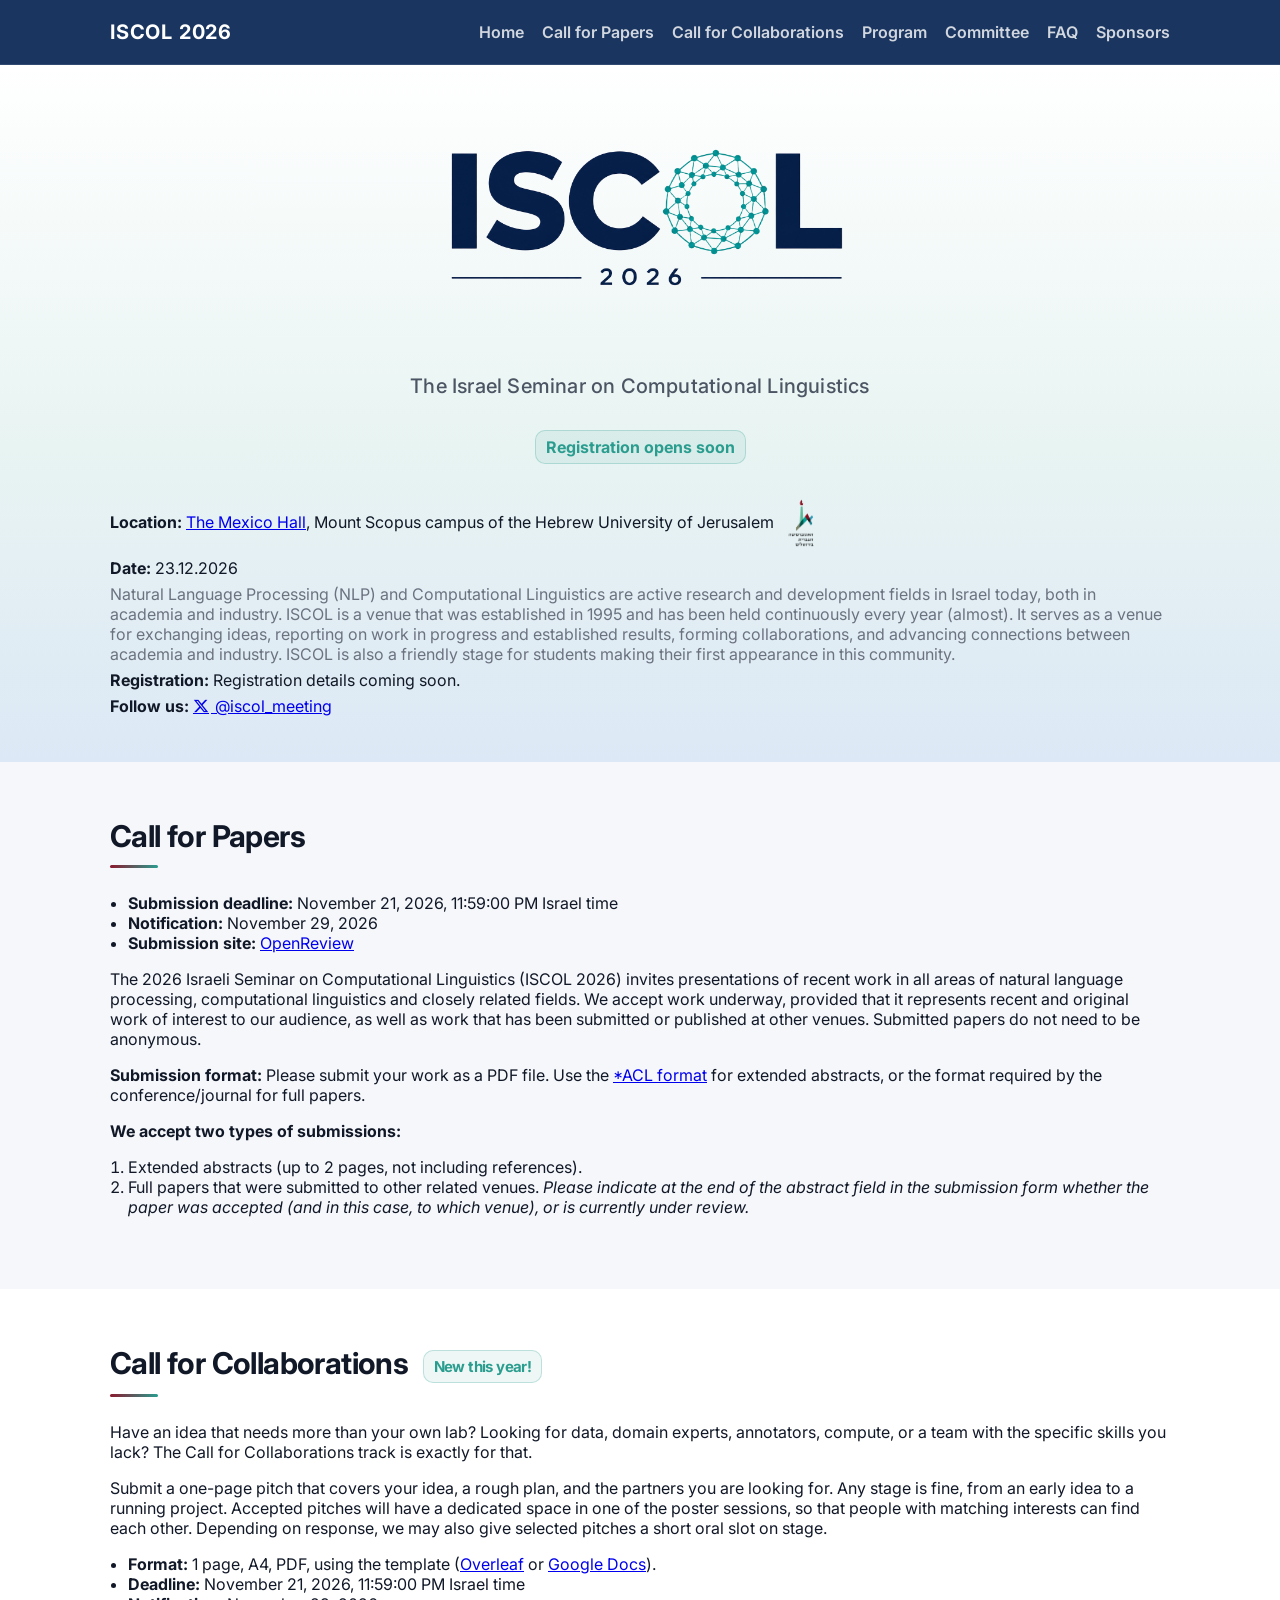
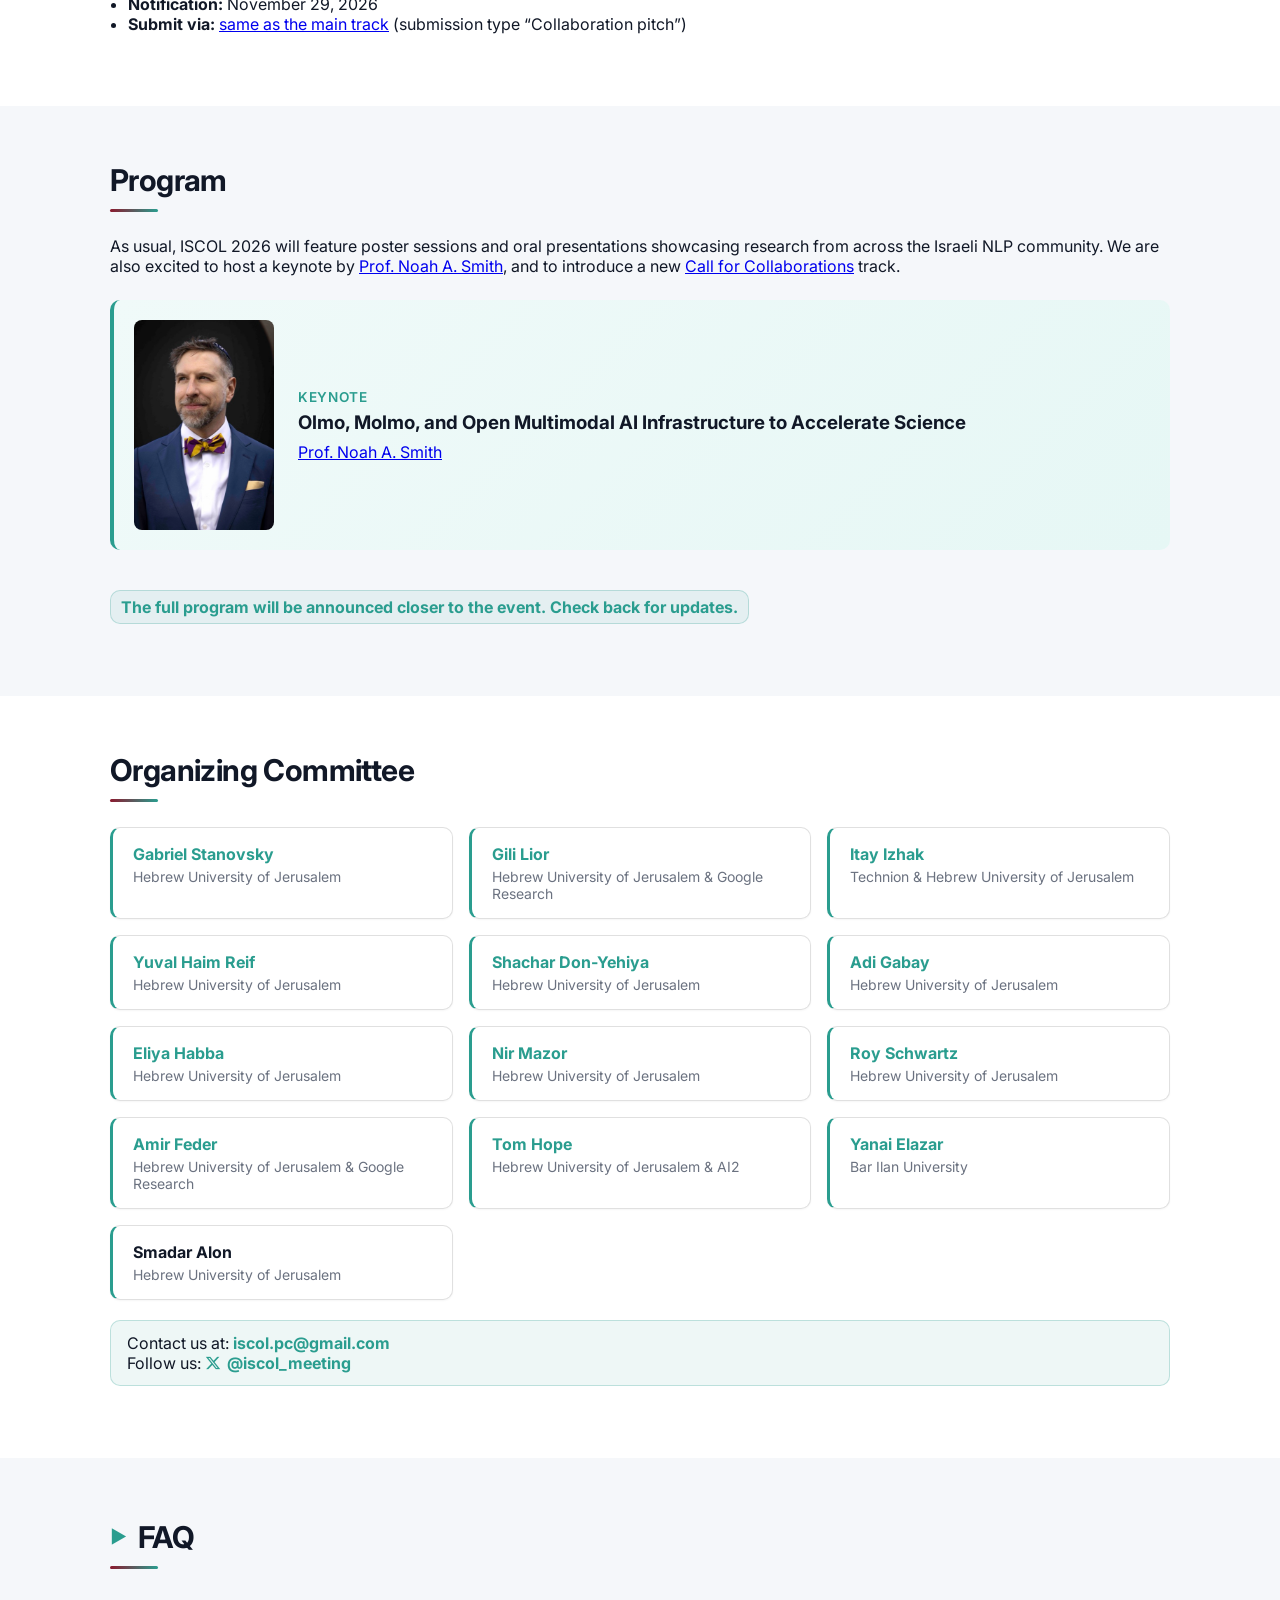
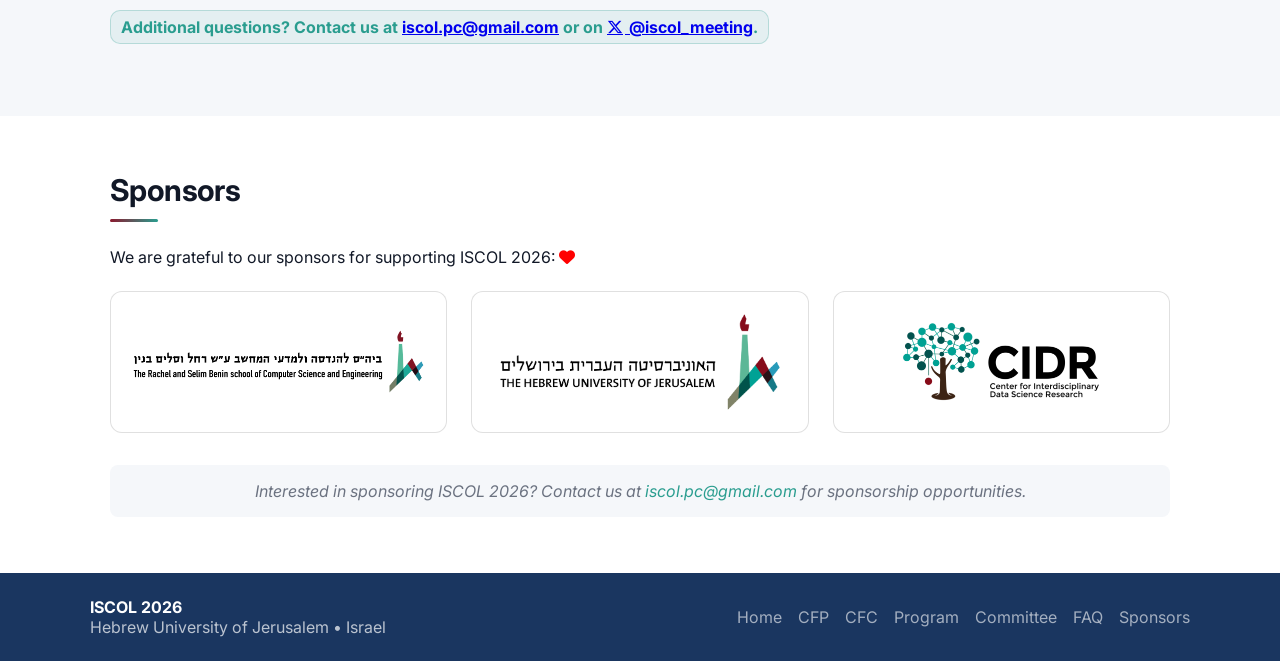
==== commit 82d5ebdd: "Add keynote speaker photo and talk title to program section Co-Authored-By: Claude Opus 5.5 <noreply" ====
--- a/index.html
+++ b/index.html
@@ -379,6 +379,14 @@
         <div class="container">
           <h2>Program</h2>
           <p>As usual, ISCOL 2026 will feature poster sessions and oral presentations showcasing research from across the Israeli NLP community. We are also excited to host a keynote by <a href="https://nasmith.github.io/" target="_blank" rel="noopener">Prof. Noah A. Smith</a>, and to introduce a new <a href="#cfc">Call for Collaborations</a> track.</p>
+          <div class="keynote-card talk-keynote">
+            <img class="keynote-photo" src="assets/noah-smith.jpg" alt="Prof. Noah A. Smith" width="400" height="600" loading="lazy" />
+            <div>
+              <p class="keynote-label">Keynote</p>
+              <h3 class="keynote-title">Olmo, Molmo, and Open Multimodal AI Infrastructure to Accelerate Science</h3>
+              <p class="keynote-speaker"><a href="https://nasmith.github.io/" target="_blank" rel="noopener">Prof. Noah A. Smith</a></p>
+            </div>
+          </div>
           <p class="highlight">The full program will be announced closer to the event. Check back for updates.</p>
         </div>
       </section>
--- a/styles.css
+++ b/styles.css
@@ -284,6 +284,48 @@
 .talk-poster {
   background: linear-gradient(135deg, #f0fdf4 0%, #ecfdf5 100%);
   border-left: 4px solid #10b981;
+}
+
+/* Keynote speaker card in the Program section */
+.keynote-card {
+  display: flex;
+  align-items: center;
+  gap: 24px;
+  margin: 24px 0;
+  padding: 20px;
+  border-radius: 10px;
+}
+
+.keynote-photo {
+  flex: 0 0 auto;
+  width: 140px;
+  height: 210px;
+  object-fit: cover;
+  border-radius: 8px;
+}
+
+.keynote-label {
+  margin: 0 0 6px;
+  color: var(--brand);
+  font-size: 0.85rem;
+  font-weight: 600;
+  letter-spacing: 0.05em;
+  text-transform: uppercase;
+}
+
+.keynote-title {
+  margin: 0 0 8px;
+}
+
+.keynote-speaker {
+  margin: 0;
+}
+
+@media (max-width: 720px) {
+  .keynote-card {
+    flex-direction: column;
+    align-items: flex-start;
+  }
 }
 
 /* Ari Rappoport Memorial: dignified maroon-themed styling */
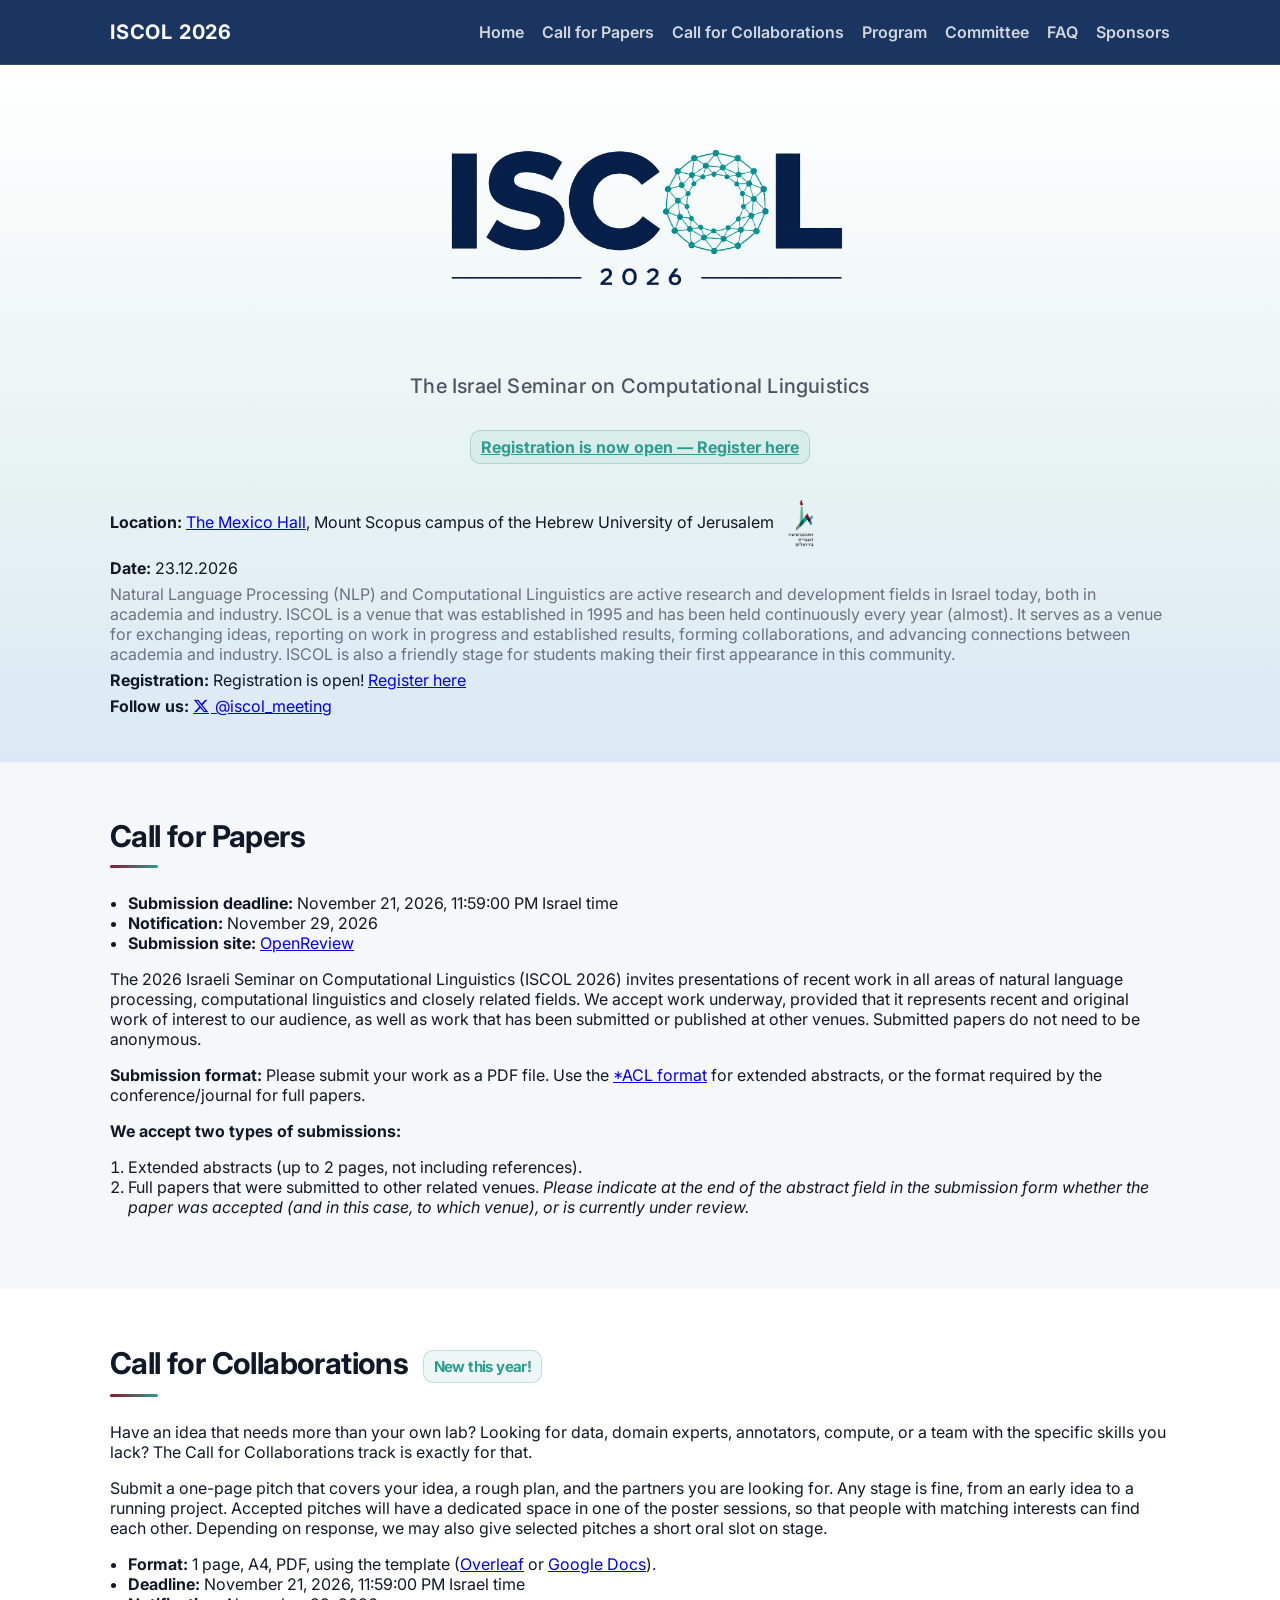
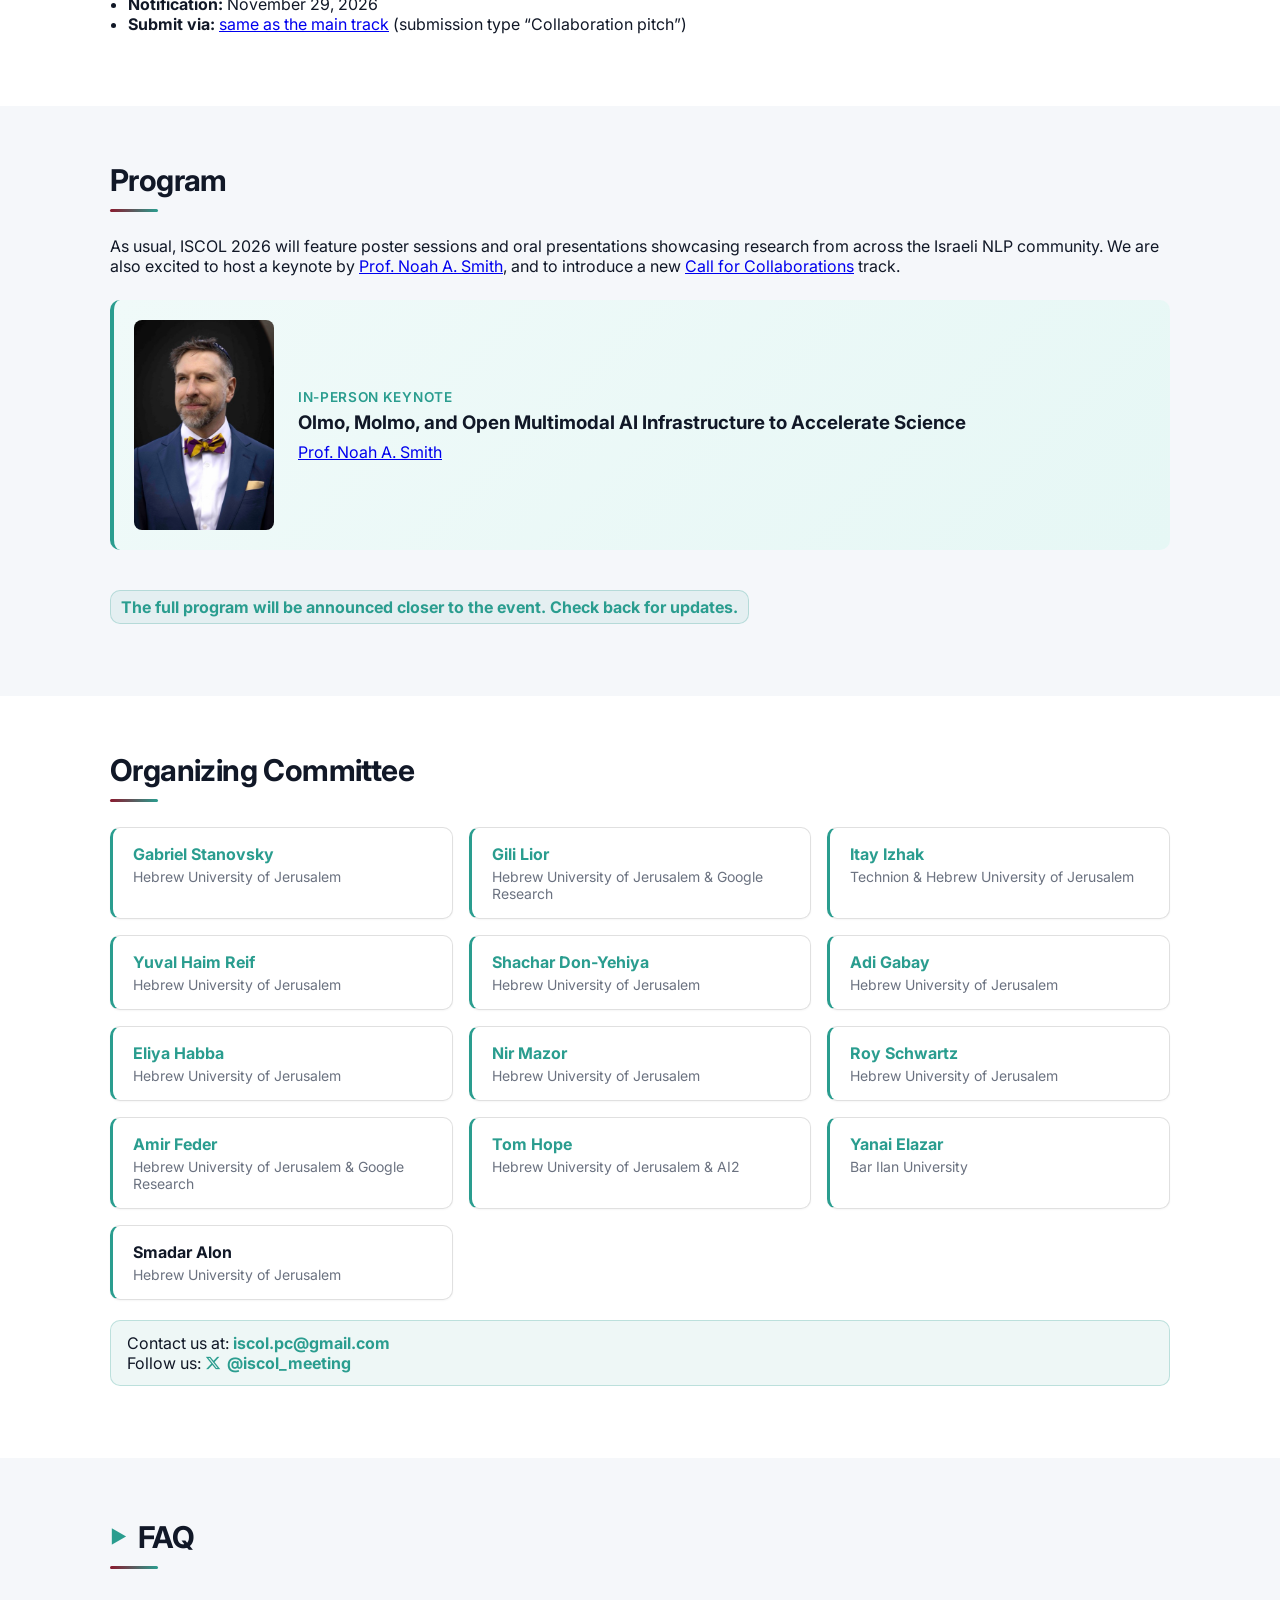
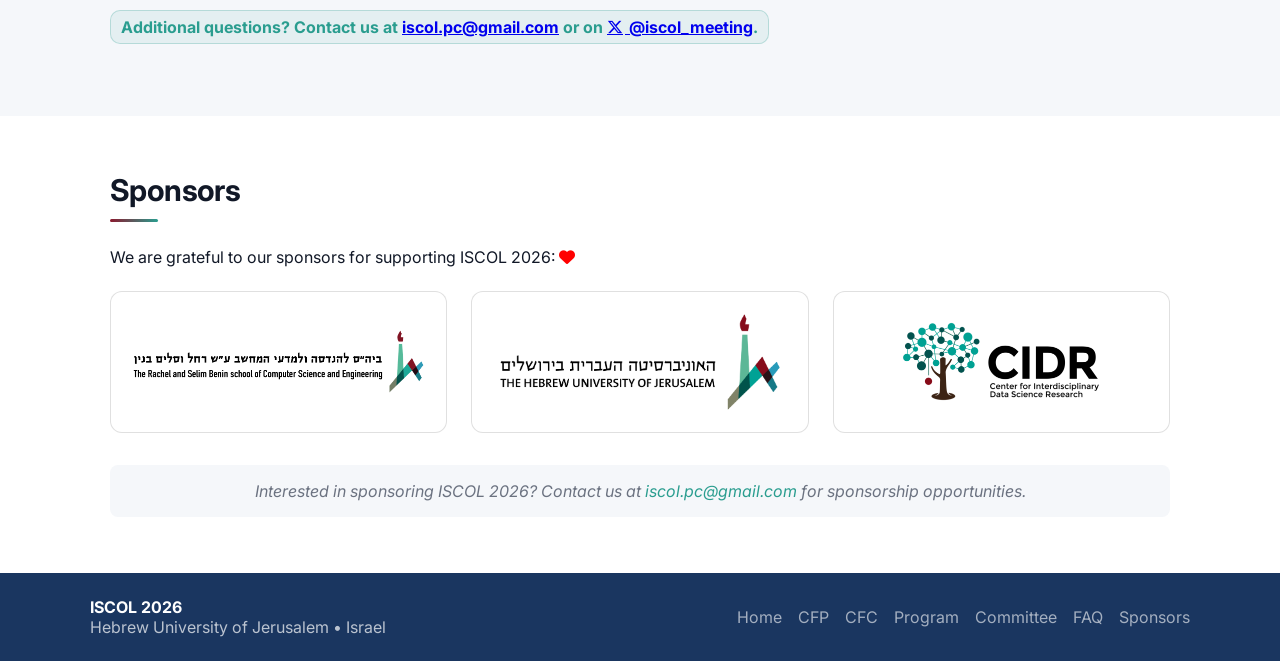
==== commit 42c915c5: "Add registration link and label keynote as in-person Co-Authored-By: Claude Opus 5.5 <noreply@anthro" ====
--- a/index.html
+++ b/index.html
@@ -179,7 +179,7 @@
             "name": "Do I need to register to attend ISCOL?",
             "acceptedAnswer": {
               "@type": "Answer",
-              "text": "Yes, registration is mandatory. Registration will open closer to the event."
+              "text": "Yes, registration is mandatory. Register at https://reg.eventact.com//welcome?Form=i9aEAAA&c=iGAo&Event=iEpkAAA&lang=en"
             }
           },
           {
@@ -315,14 +315,14 @@
                 <img src="./assets/iscol_2026_logo.png" alt="ISCOL 2026 — The Israel Seminar on Computational Linguistics" class="hero-title-logo" />
               </h1>
               <p class="subtitle">The Israel Seminar on Computational Linguistics</p>
-              <p class="highlight">Registration opens soon</p>
+              <p class="highlight"><a href="https://reg.eventact.com//welcome?Form=i9aEAAA&amp;c=iGAo&amp;Event=iEpkAAA&amp;lang=en" target="_blank" rel="noopener" style="color: inherit;">Registration is now open — Register here</a></p>
             </div>
             <div class="meta">
                 <p><strong>Location:</strong> <a href="https://experience.arcgis.com/experience/10504f10215441c4866e47d03a962e02#data_s=id%3AdataSource_3-Buildings_new_7326%3A41" target="_blank" rel="noopener">The Mexico Hall</a>, Mount Scopus campus of the Hebrew University of Jerusalem <img src="./assets/hebrew_u_logo.png" alt="Hebrew University logo" class="hebrew-u-logo inline-logo" /></p>
               <p><strong>Date:</strong> 23.12.2026</p>
               <p class="note">Natural Language Processing (NLP) and Computational Linguistics are active research and development fields in Israel today, both in academia and industry. ISCOL is a venue that was established in 1995 and has been held continuously every year (almost). It serves as a venue for exchanging ideas, reporting on work in progress and established results, forming collaborations, and advancing connections between academia and industry. ISCOL is also a friendly stage for students making their first appearance in this community.</p>
               <p>
-                <strong>Registration:</strong> Registration details coming soon.
+                <strong>Registration:</strong> Registration is open! <a href="https://reg.eventact.com//welcome?Form=i9aEAAA&amp;c=iGAo&amp;Event=iEpkAAA&amp;lang=en" target="_blank" rel="noopener">Register here</a>
               </p>
               <p>
               <strong>Follow us:</strong>
@@ -382,7 +382,7 @@
           <div class="keynote-card talk-keynote">
             <img class="keynote-photo" src="assets/noah-smith.jpg" alt="Prof. Noah A. Smith" width="400" height="600" loading="lazy" />
             <div>
-              <p class="keynote-label">Keynote</p>
+              <p class="keynote-label">In-person keynote</p>
               <h3 class="keynote-title">Olmo, Molmo, and Open Multimodal AI Infrastructure to Accelerate Science</h3>
               <p class="keynote-speaker"><a href="https://nasmith.github.io/" target="_blank" rel="noopener">Prof. Noah A. Smith</a></p>
             </div>
@@ -471,7 +471,7 @@
           </details>
           <details>
             <summary>Do I need to register to attend ISCOL?</summary>
-            <p><strong>Yes, registration is mandatory.</strong> Registration will open closer to the event. Details coming soon.</p>
+            <p><strong>Yes, registration is mandatory.</strong> Please <a href="https://reg.eventact.com//welcome?Form=i9aEAAA&amp;c=iGAo&amp;Event=iEpkAAA&amp;lang=en" target="_blank" rel="noopener">register here</a>.</p>
           </details>
           <details>
             <summary>Is ISCOL archival?</summary>
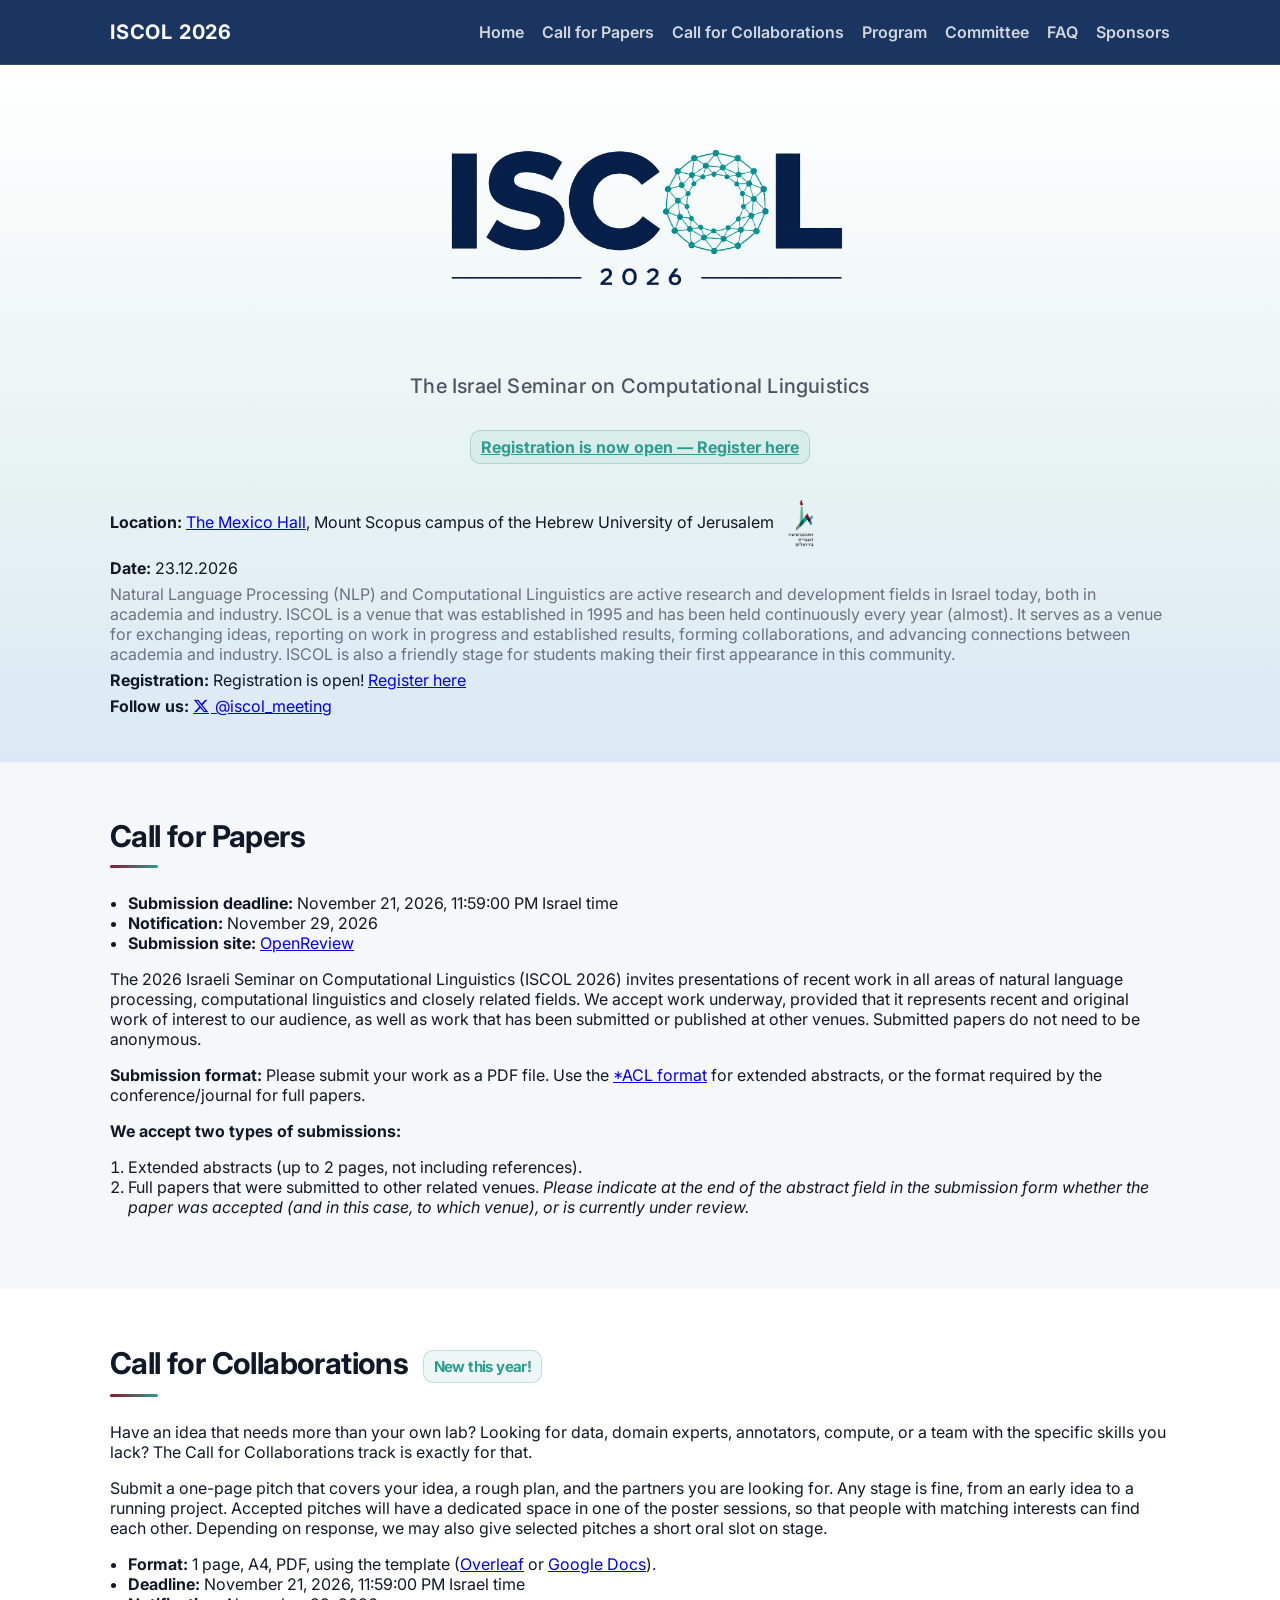
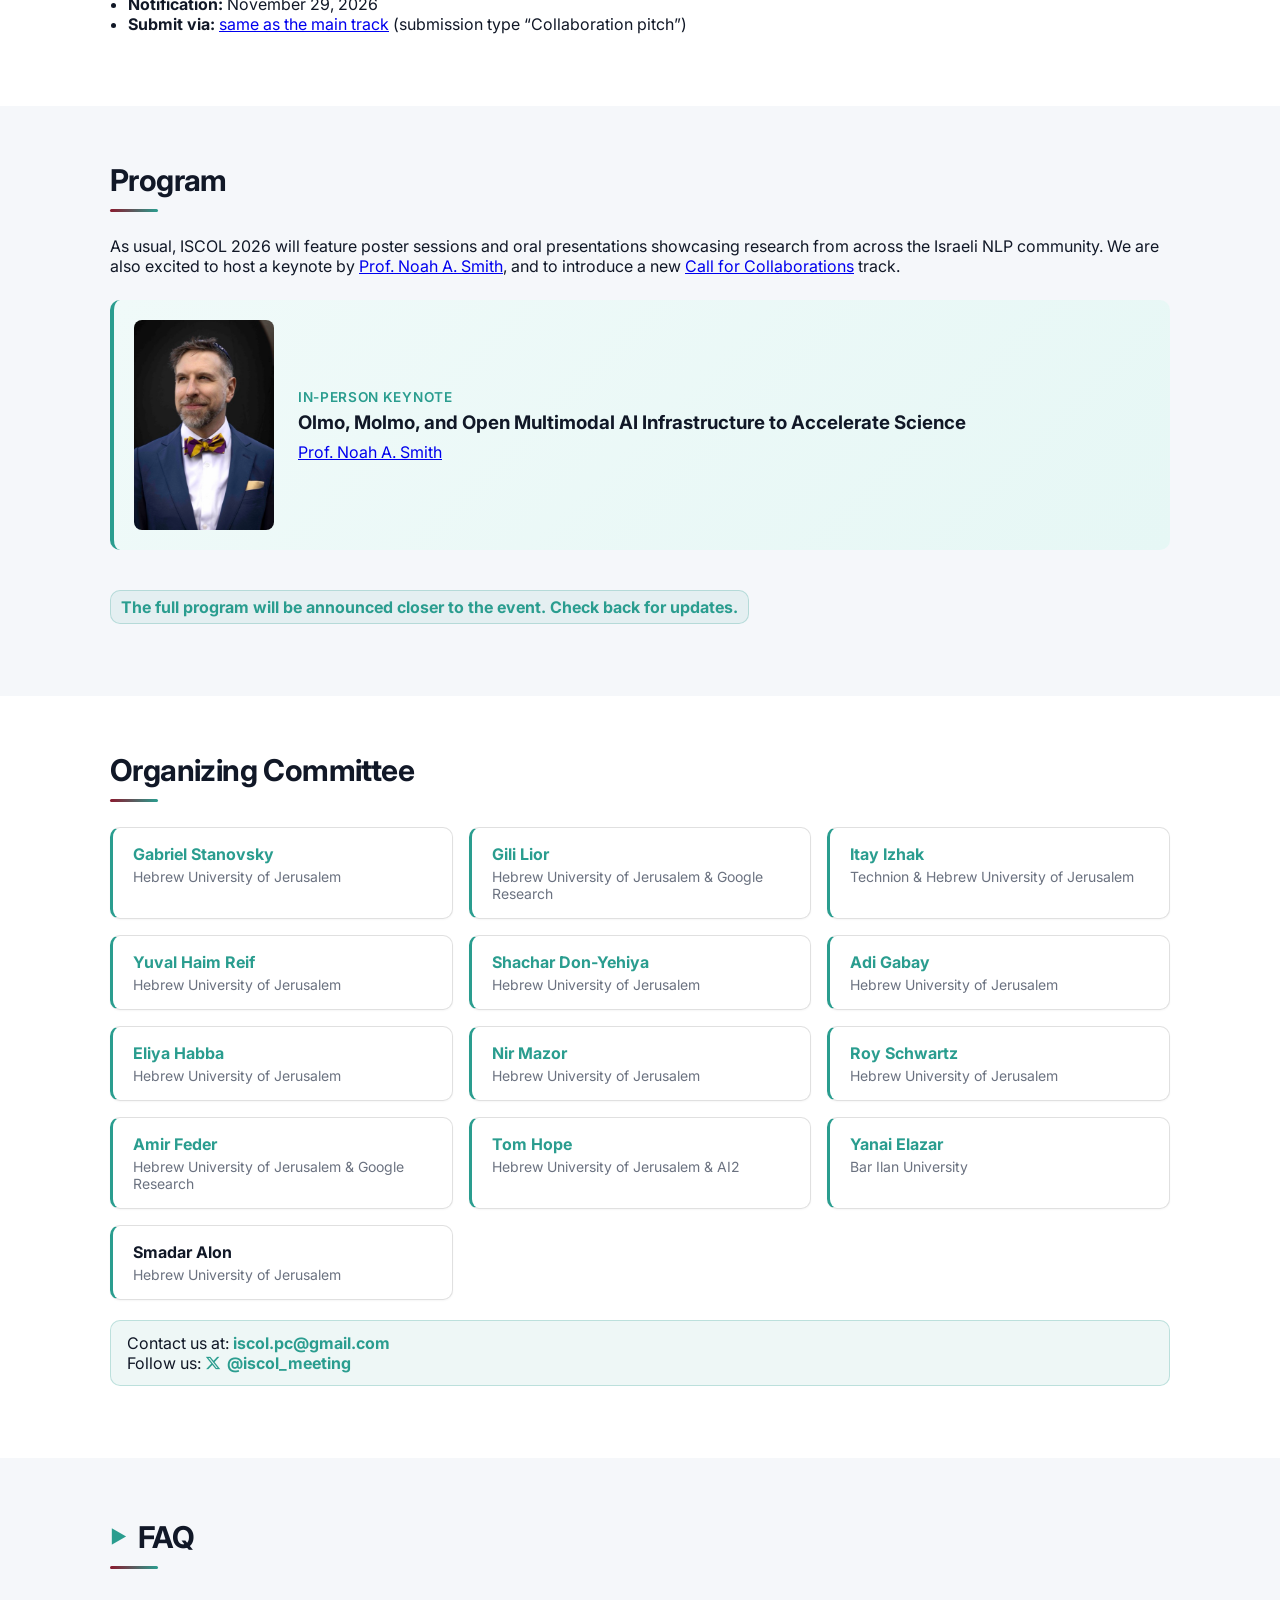
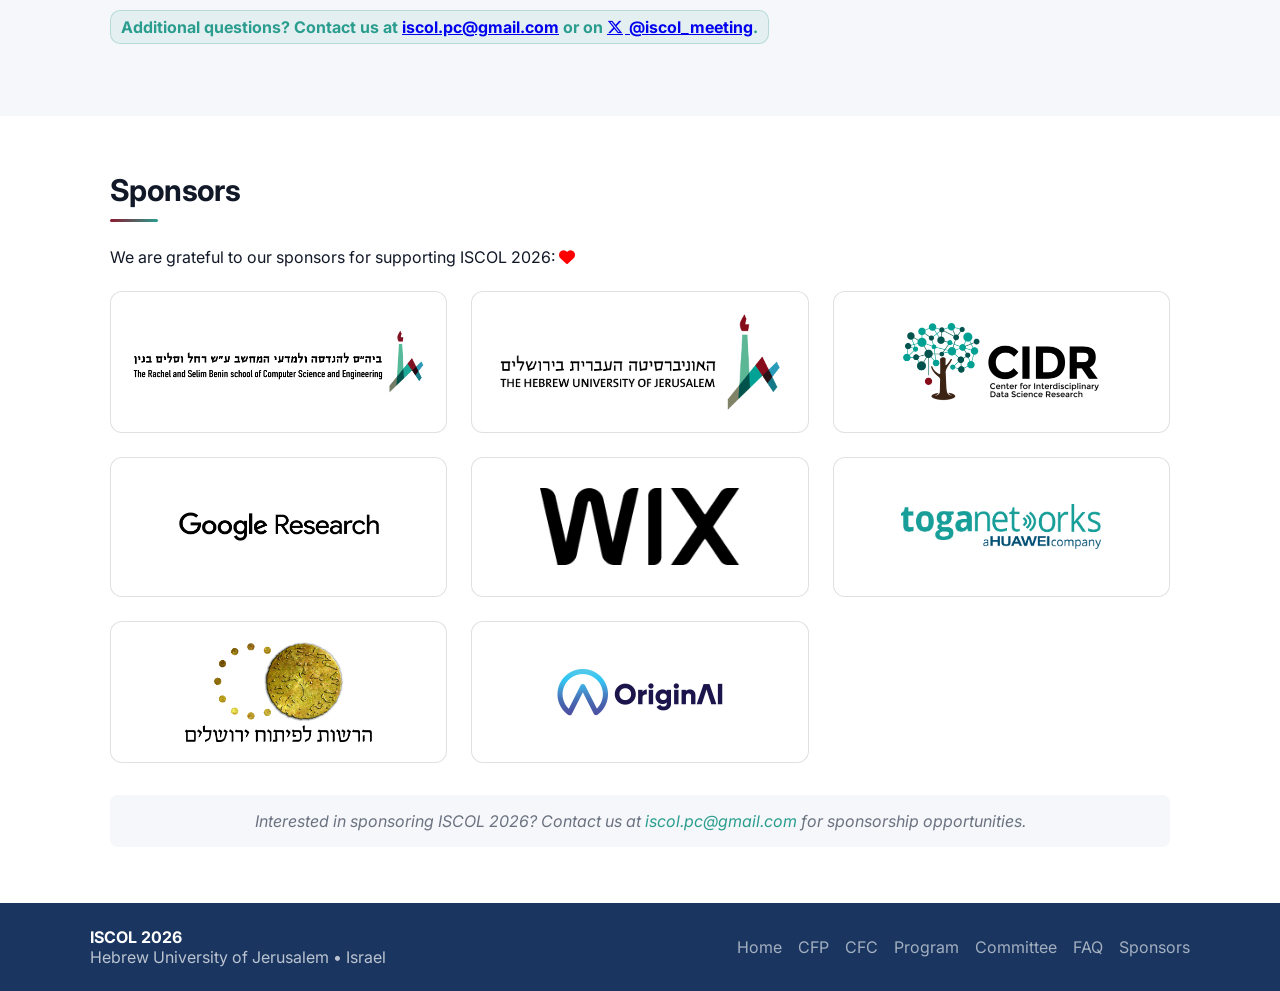
==== commit cdbb0213: "Add Google Research, Wix, Toga Networks, JDA and OriginAI logos to sponsors Co-Authored-By: Claude O" ====
--- a/index.html
+++ b/index.html
@@ -553,33 +553,31 @@
                 <img src="./assets/cidr-logo.png" alt="CIDR — Center for Interdisciplinary Data Science Research" />
               </div>
             </div>
-            <!-- Temporarily hidden sponsors — uncomment to restore
             <div class="sponsor-item">
               <div class="sponsor-logo">
-                <img src="./assets/wix.png" alt="Wix" />
+                <img src="./assets/google-research-logo.png" alt="Google Research" />
               </div>
             </div>
             <div class="sponsor-item">
               <div class="sponsor-logo">
-                <img src="./assets/google-logo.png" alt="Google" />
+                <img src="./assets/wix-logo-black.png" alt="Wix" />
               </div>
             </div>
             <div class="sponsor-item">
               <div class="sponsor-logo">
-                <img src="./assets/originai.png?v=2" alt="OriginAI" />
+                <img src="./assets/toga-logo.png" alt="Toga Networks, a Huawei company" />
               </div>
             </div>
             <div class="sponsor-item">
               <div class="sponsor-logo">
-                <img src="./assets/huawei-logo.png" alt="Huawei" />
+                <img src="./assets/harley-logo.png" alt="Jerusalem Development Authority" />
               </div>
             </div>
             <div class="sponsor-item">
               <div class="sponsor-logo">
-                <img src="./assets/jerusalem-development-authority.png" alt="Jerusalem Development Authority" />
+                <img src="./assets/originai-logo.png" alt="OriginAI" />
               </div>
             </div>
-            -->
           </div>
           <div class="sponsor-note">
             <p><em>Interested in sponsoring ISCOL 2026? Contact us at <a href="mailto:iscol.pc@gmail.com">iscol.pc@gmail.com</a> for sponsorship opportunities.</em></p>
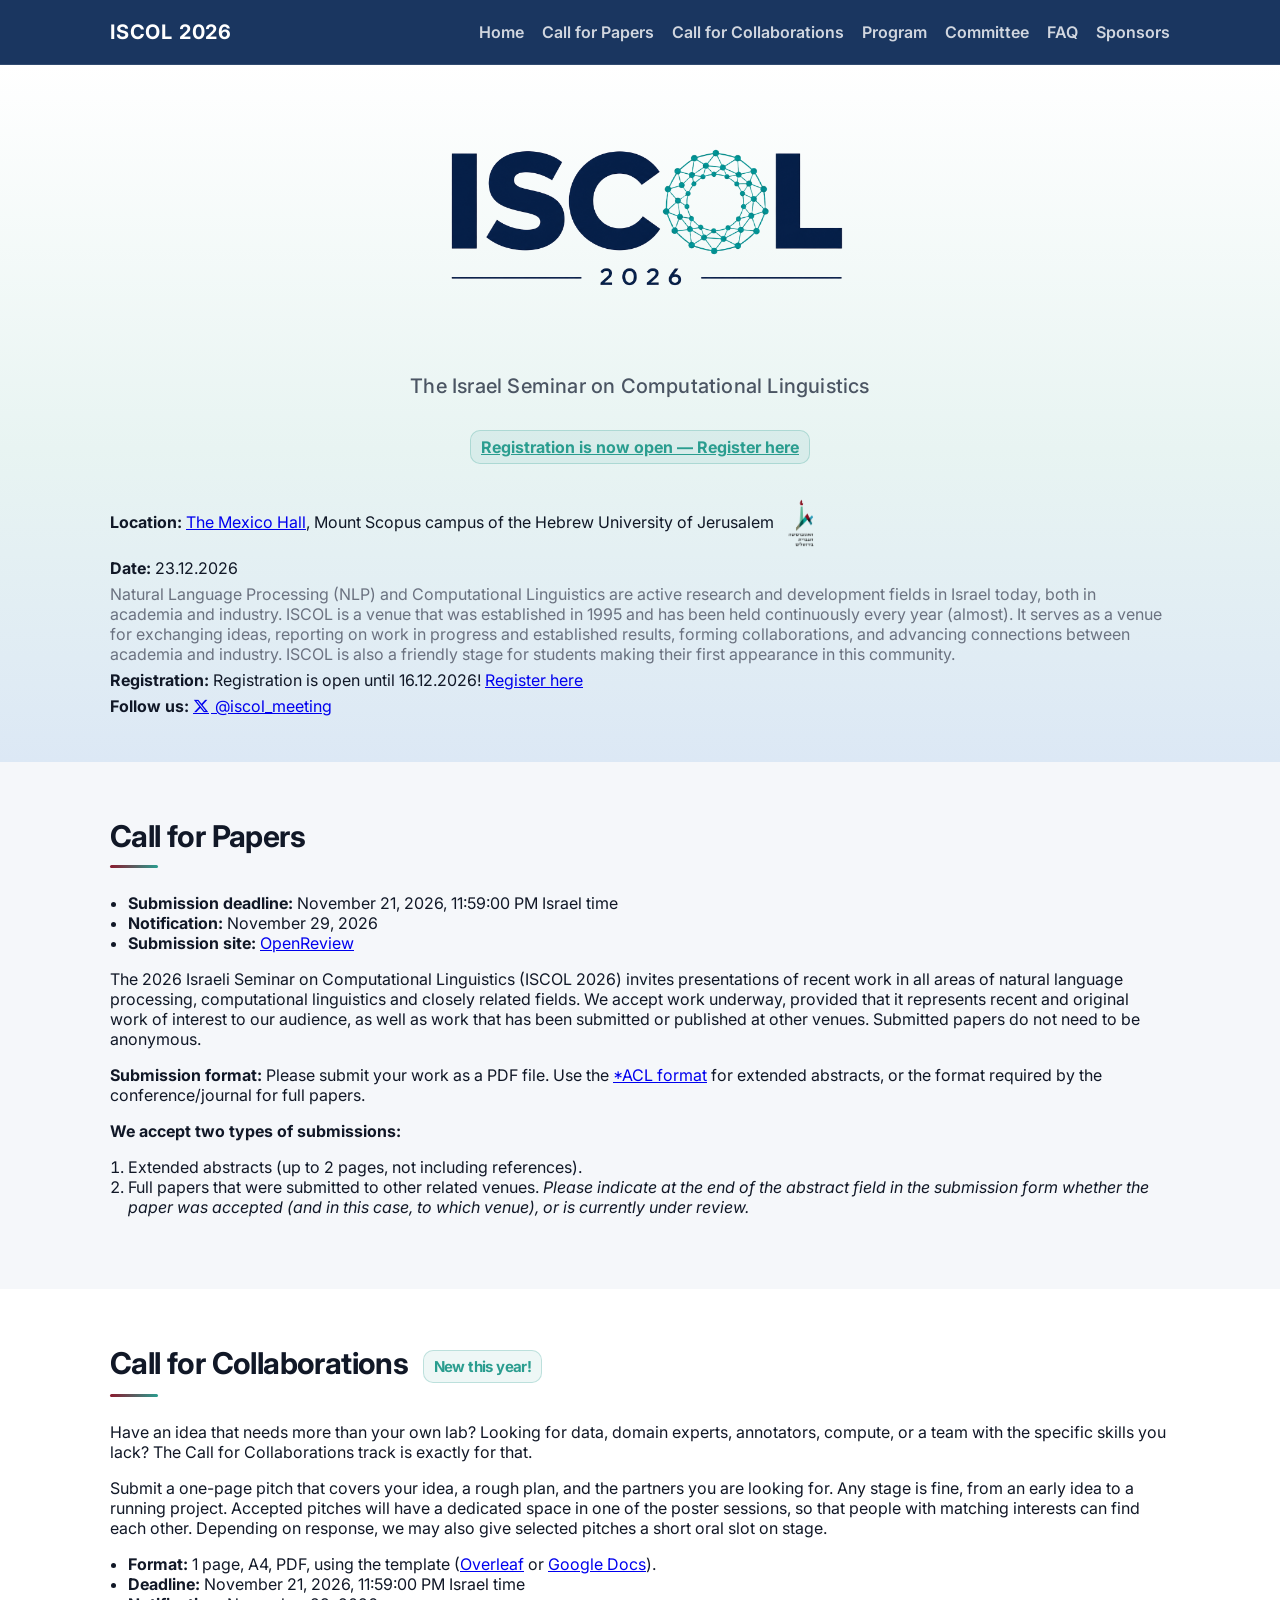
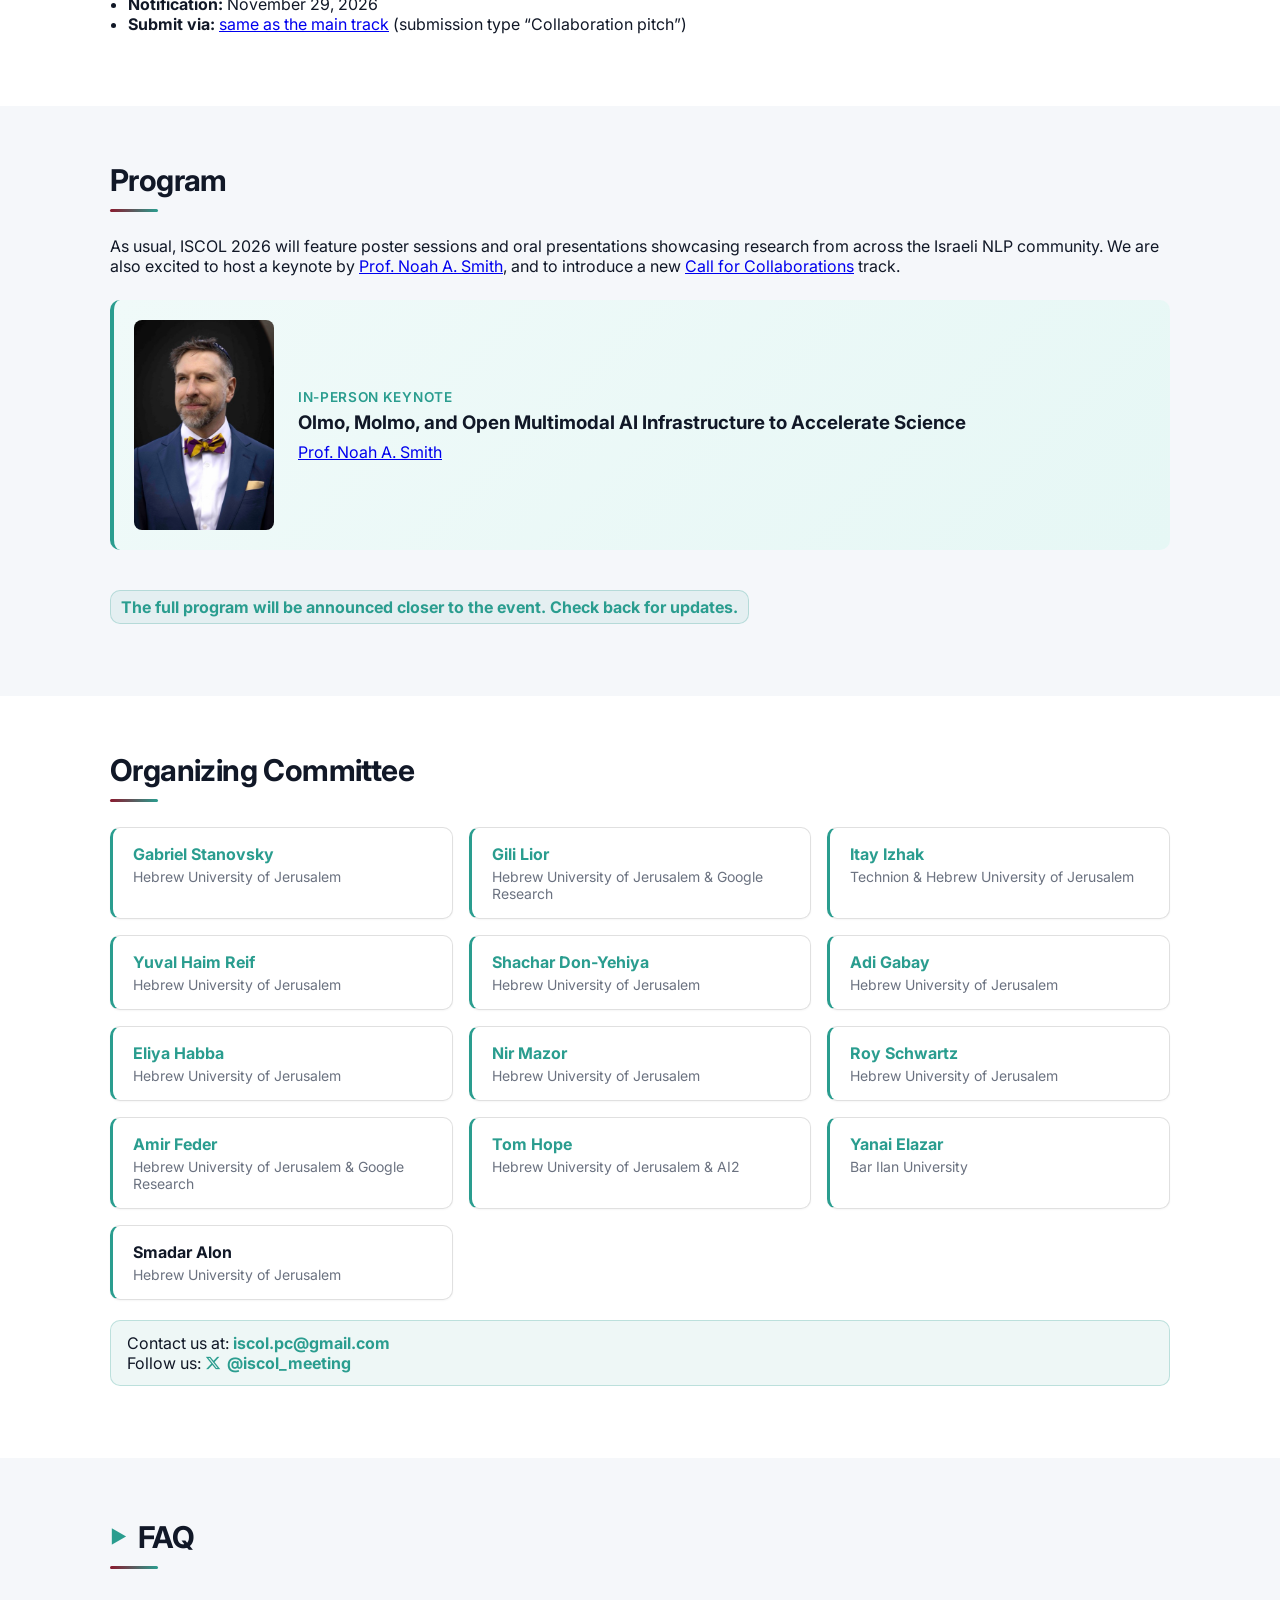
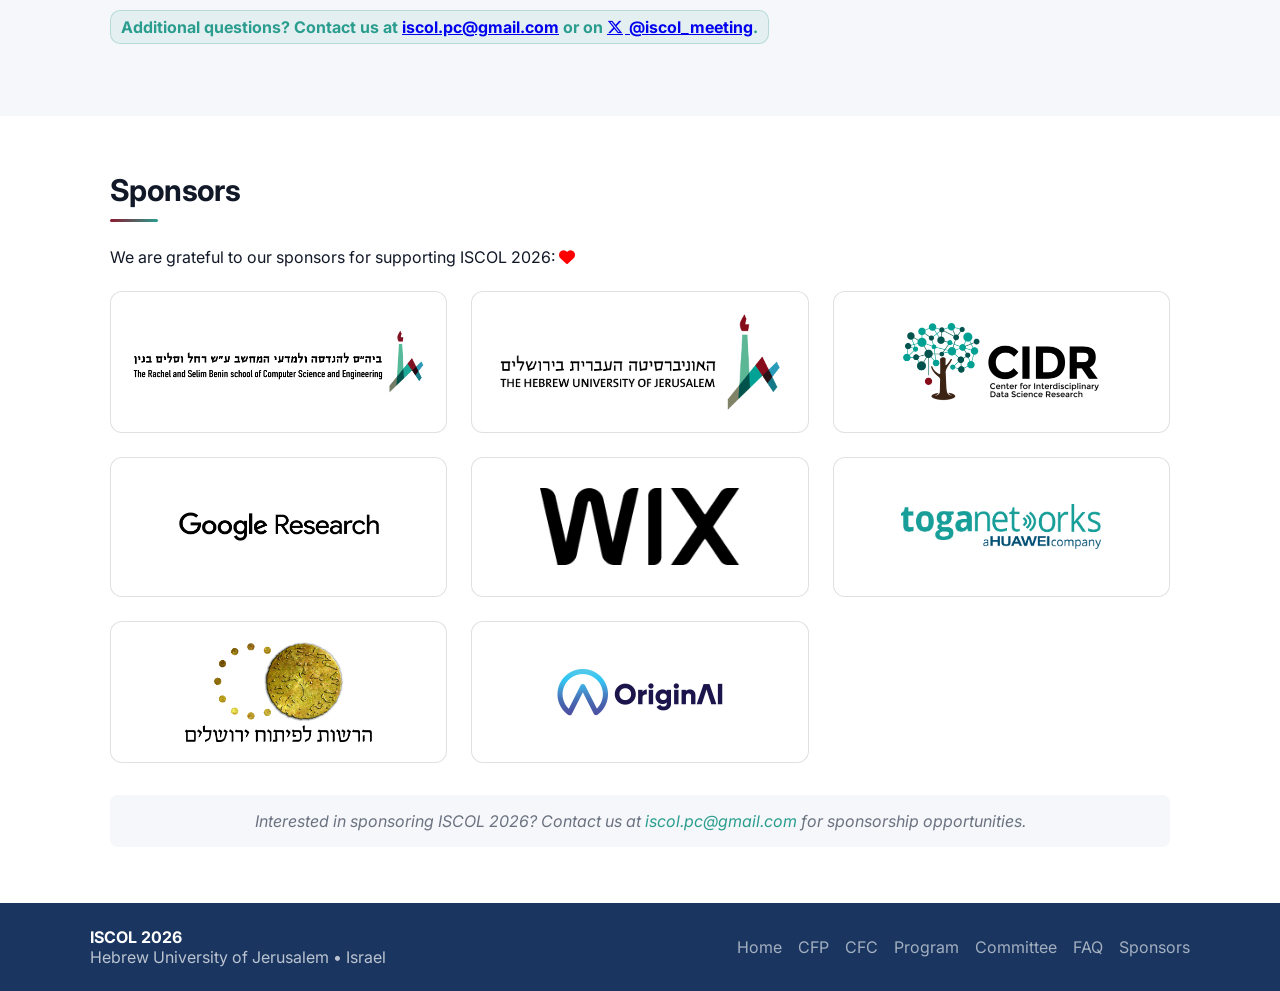
==== commit a2d3f722: "Add registration deadline (16.12.2026) Co-Authored-By: Claude Opus 5.5 <noreply@anthropic.com>" ====
--- a/index.html
+++ b/index.html
@@ -179,7 +179,7 @@
             "name": "Do I need to register to attend ISCOL?",
             "acceptedAnswer": {
               "@type": "Answer",
-              "text": "Yes, registration is mandatory. Register at https://reg.eventact.com//welcome?Form=i9aEAAA&c=iGAo&Event=iEpkAAA&lang=en"
+              "text": "Yes, registration is mandatory and closes on December 16, 2026. Register at https://reg.eventact.com//welcome?Form=i9aEAAA&c=iGAo&Event=iEpkAAA&lang=en"
             }
           },
           {
@@ -322,7 +322,7 @@
               <p><strong>Date:</strong> 23.12.2026</p>
               <p class="note">Natural Language Processing (NLP) and Computational Linguistics are active research and development fields in Israel today, both in academia and industry. ISCOL is a venue that was established in 1995 and has been held continuously every year (almost). It serves as a venue for exchanging ideas, reporting on work in progress and established results, forming collaborations, and advancing connections between academia and industry. ISCOL is also a friendly stage for students making their first appearance in this community.</p>
               <p>
-                <strong>Registration:</strong> Registration is open! <a href="https://reg.eventact.com//welcome?Form=i9aEAAA&amp;c=iGAo&amp;Event=iEpkAAA&amp;lang=en" target="_blank" rel="noopener">Register here</a>
+                <strong>Registration:</strong> Registration is open until 16.12.2026! <a href="https://reg.eventact.com//welcome?Form=i9aEAAA&amp;c=iGAo&amp;Event=iEpkAAA&amp;lang=en" target="_blank" rel="noopener">Register here</a>
               </p>
               <p>
               <strong>Follow us:</strong>
@@ -471,7 +471,7 @@
           </details>
           <details>
             <summary>Do I need to register to attend ISCOL?</summary>
-            <p><strong>Yes, registration is mandatory.</strong> Please <a href="https://reg.eventact.com//welcome?Form=i9aEAAA&amp;c=iGAo&amp;Event=iEpkAAA&amp;lang=en" target="_blank" rel="noopener">register here</a>.</p>
+            <p><strong>Yes, registration is mandatory.</strong> Please <a href="https://reg.eventact.com//welcome?Form=i9aEAAA&amp;c=iGAo&amp;Event=iEpkAAA&amp;lang=en" target="_blank" rel="noopener">register here</a> by 16.12.2026.</p>
           </details>
           <details>
             <summary>Is ISCOL archival?</summary>
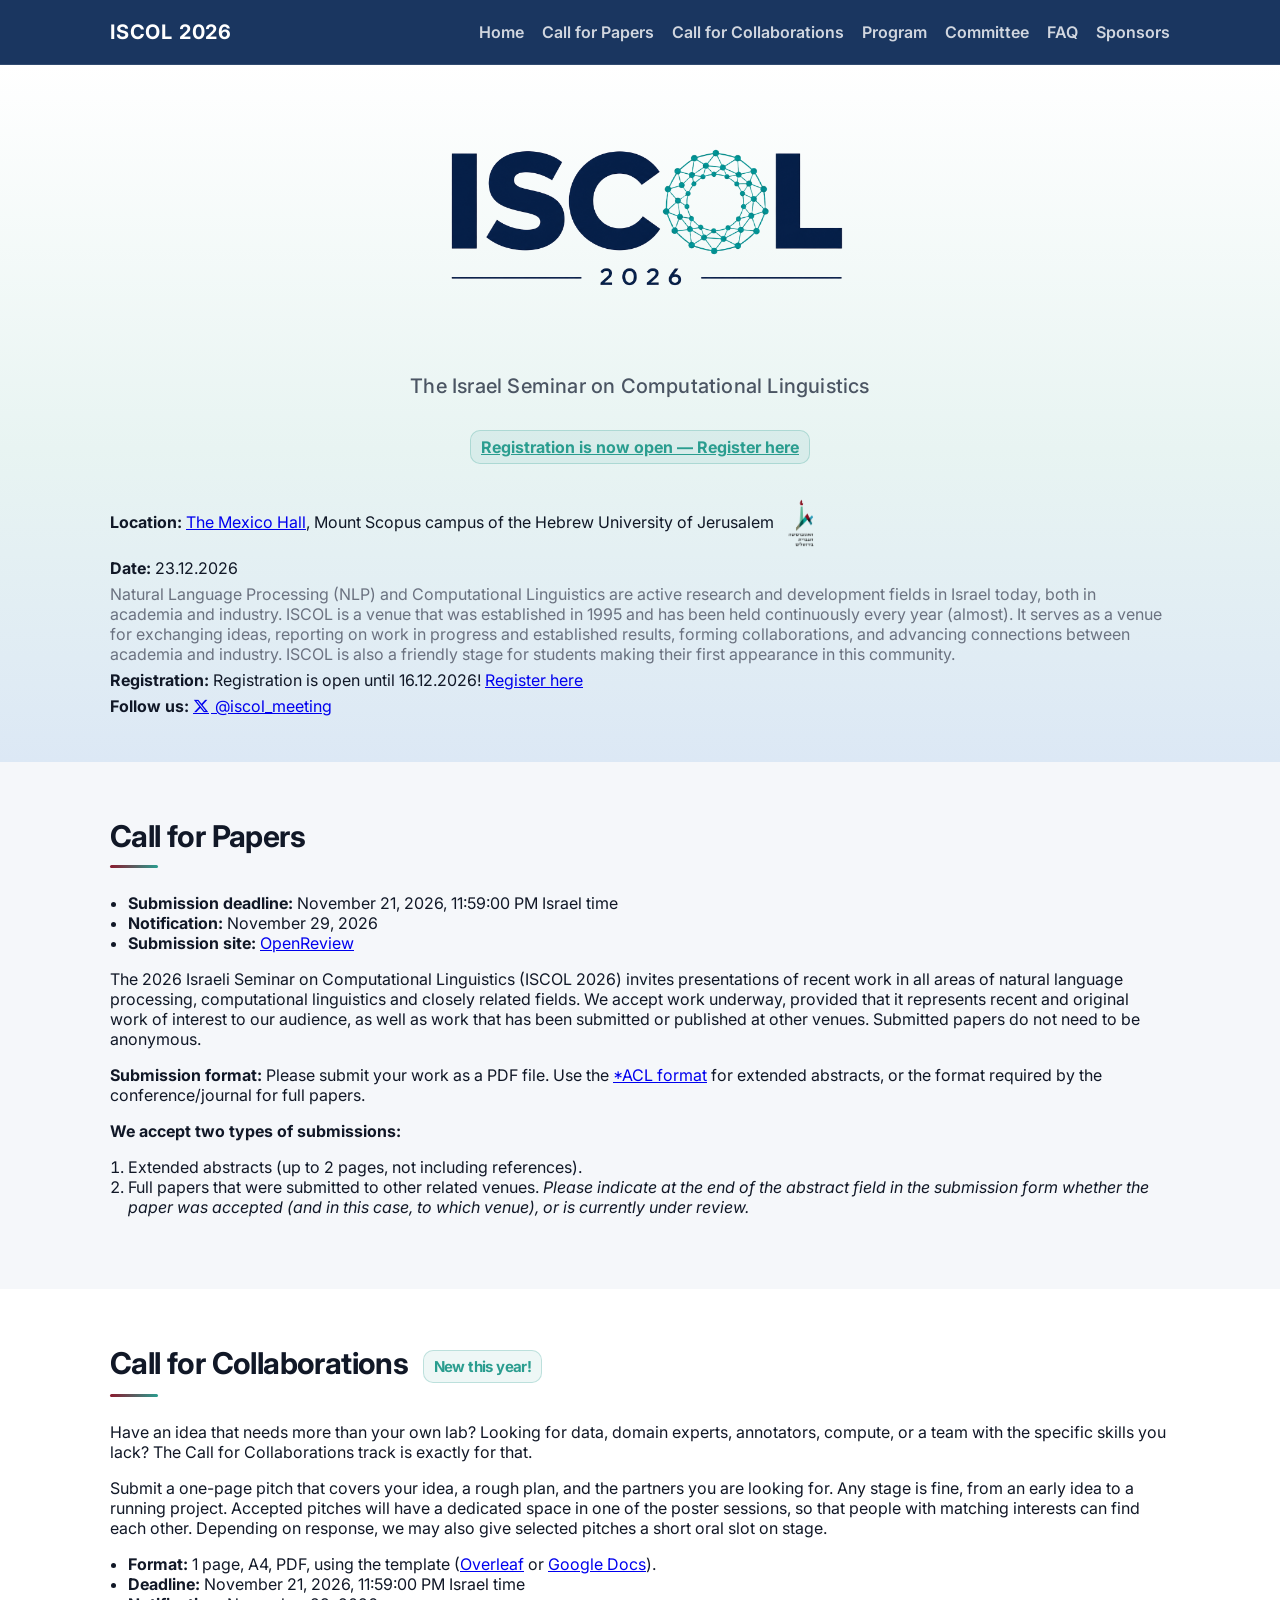
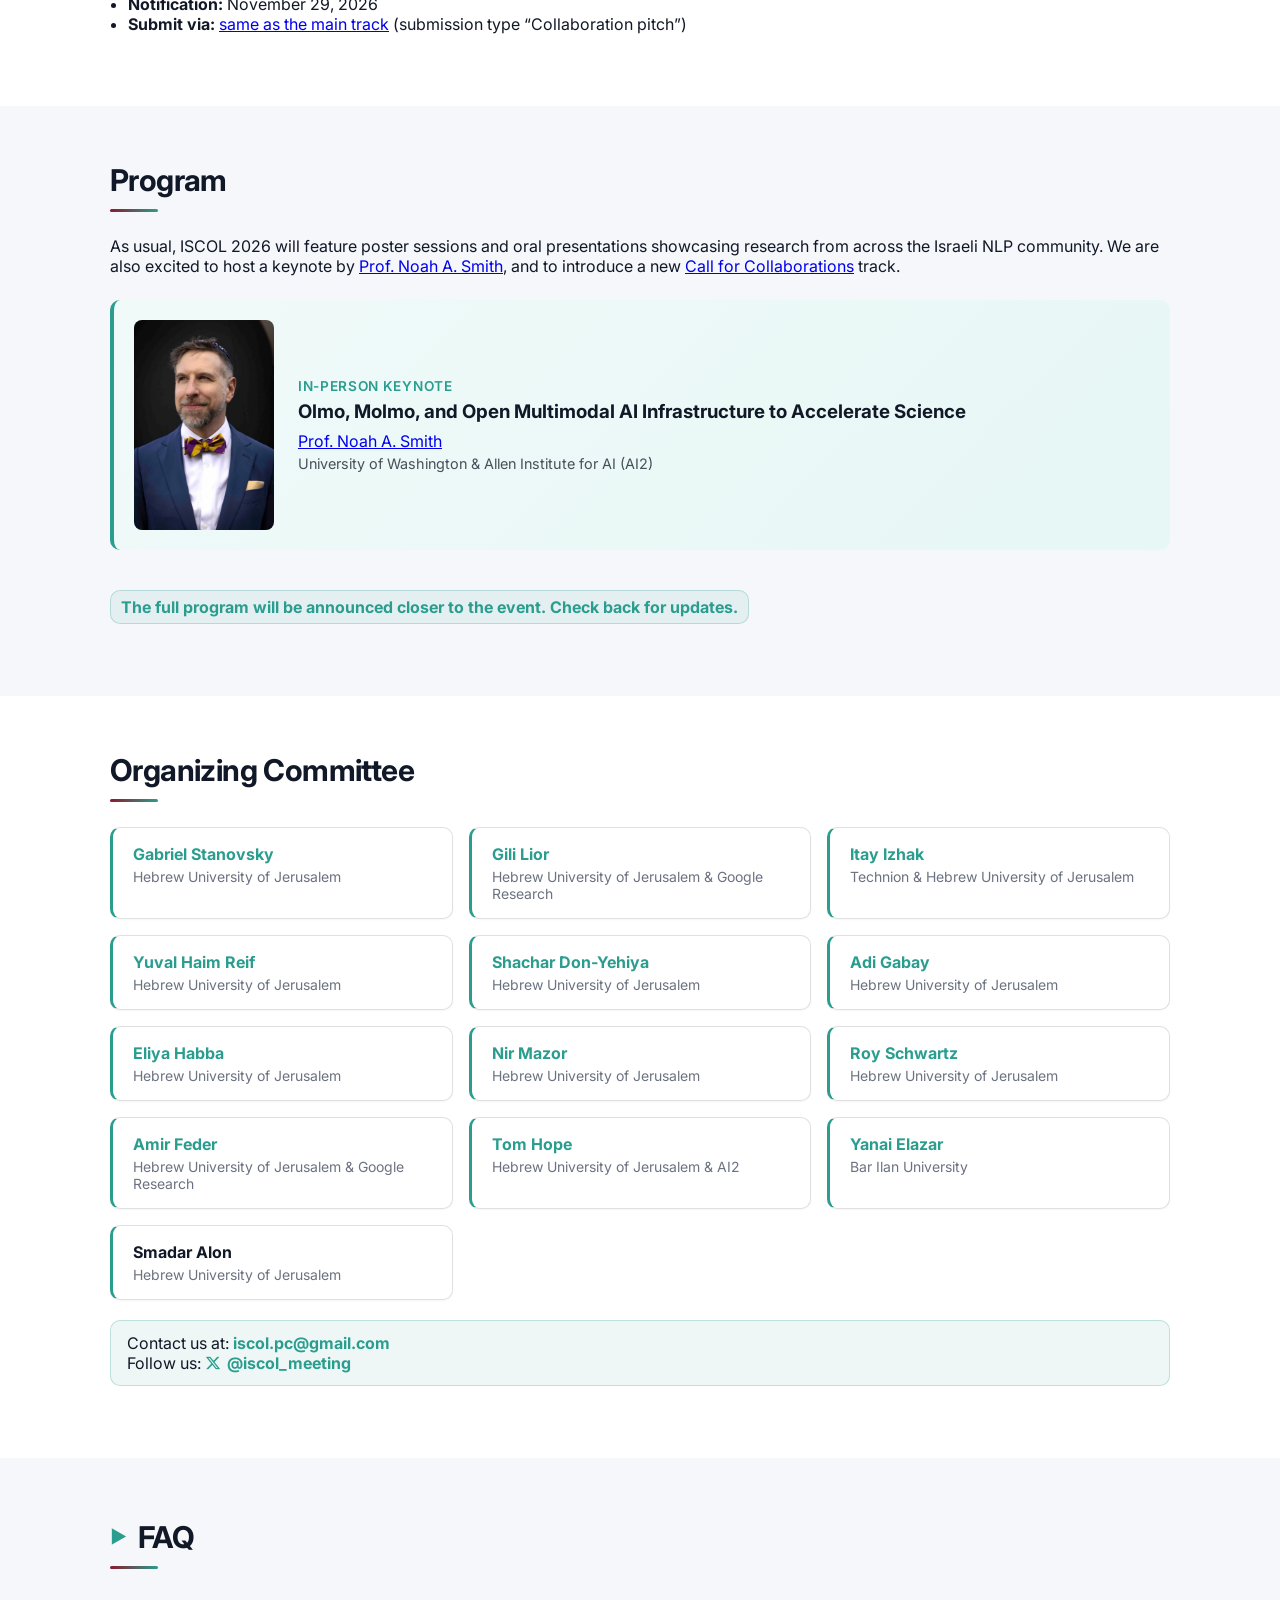
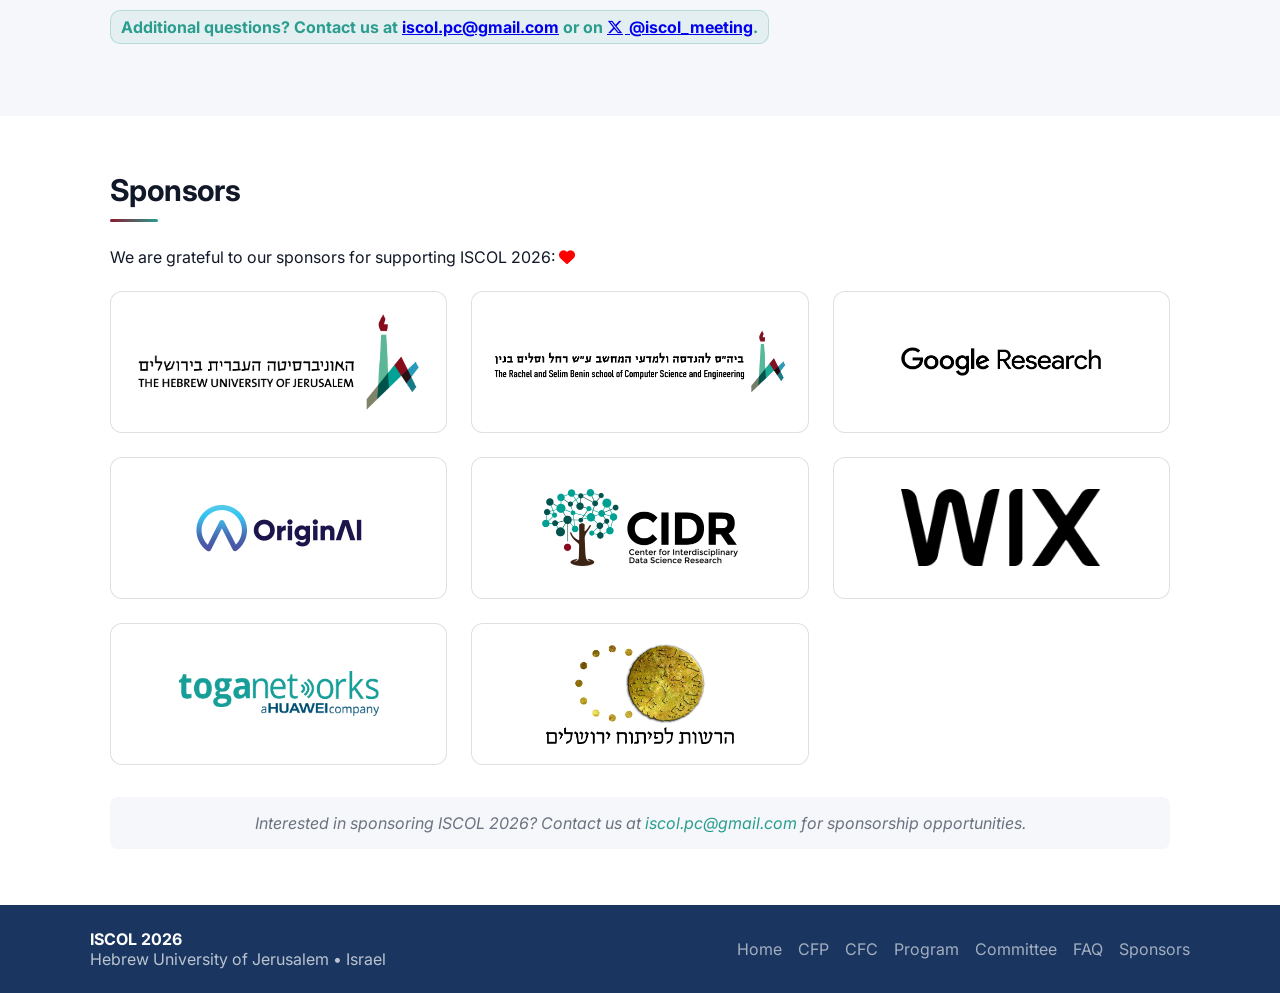
==== commit d0329568: "Add keynote speaker affiliation and reorder sponsor logos Co-Authored-By: Claude Opus 5.5 <noreply@a" ====
--- a/index.html
+++ b/index.html
@@ -385,6 +385,7 @@
               <p class="keynote-label">In-person keynote</p>
               <h3 class="keynote-title">Olmo, Molmo, and Open Multimodal AI Infrastructure to Accelerate Science</h3>
               <p class="keynote-speaker"><a href="https://nasmith.github.io/" target="_blank" rel="noopener">Prof. Noah A. Smith</a></p>
+              <p class="keynote-affiliation">University of Washington &amp; Allen Institute for AI (AI2)</p>
             </div>
           </div>
           <p class="highlight">The full program will be announced closer to the event. Check back for updates.</p>
@@ -540,12 +541,22 @@
           <div class="sponsors-grid">
             <div class="sponsor-item">
               <div class="sponsor-logo">
+                <img src="./assets/huji-logo.png" alt="The Hebrew University of Jerusalem" />
+              </div>
+            </div>
+            <div class="sponsor-item">
+              <div class="sponsor-logo">
                 <img src="./assets/huji-cs-school-logo.png" alt="The Rachel and Selim Benin School of Computer Science and Engineering" />
               </div>
             </div>
             <div class="sponsor-item">
               <div class="sponsor-logo">
-                <img src="./assets/huji-logo.png" alt="The Hebrew University of Jerusalem" />
+                <img src="./assets/google-research-logo.png" alt="Google Research" />
+              </div>
+            </div>
+            <div class="sponsor-item">
+              <div class="sponsor-logo">
+                <img src="./assets/originai-logo.png" alt="OriginAI" />
               </div>
             </div>
             <div class="sponsor-item">
@@ -555,11 +566,6 @@
             </div>
             <div class="sponsor-item">
               <div class="sponsor-logo">
-                <img src="./assets/google-research-logo.png" alt="Google Research" />
-              </div>
-            </div>
-            <div class="sponsor-item">
-              <div class="sponsor-logo">
                 <img src="./assets/wix-logo-black.png" alt="Wix" />
               </div>
             </div>
@@ -571,11 +577,6 @@
             <div class="sponsor-item">
               <div class="sponsor-logo">
                 <img src="./assets/harley-logo.png" alt="Jerusalem Development Authority" />
-              </div>
-            </div>
-            <div class="sponsor-item">
-              <div class="sponsor-logo">
-                <img src="./assets/originai-logo.png" alt="OriginAI" />
               </div>
             </div>
           </div>
--- a/styles.css
+++ b/styles.css
@@ -319,6 +319,12 @@
 
 .keynote-speaker {
   margin: 0;
+}
+
+.keynote-affiliation {
+  margin: 4px 0 0;
+  font-size: 0.9rem;
+  opacity: 0.75;
 }
 
 @media (max-width: 720px) {
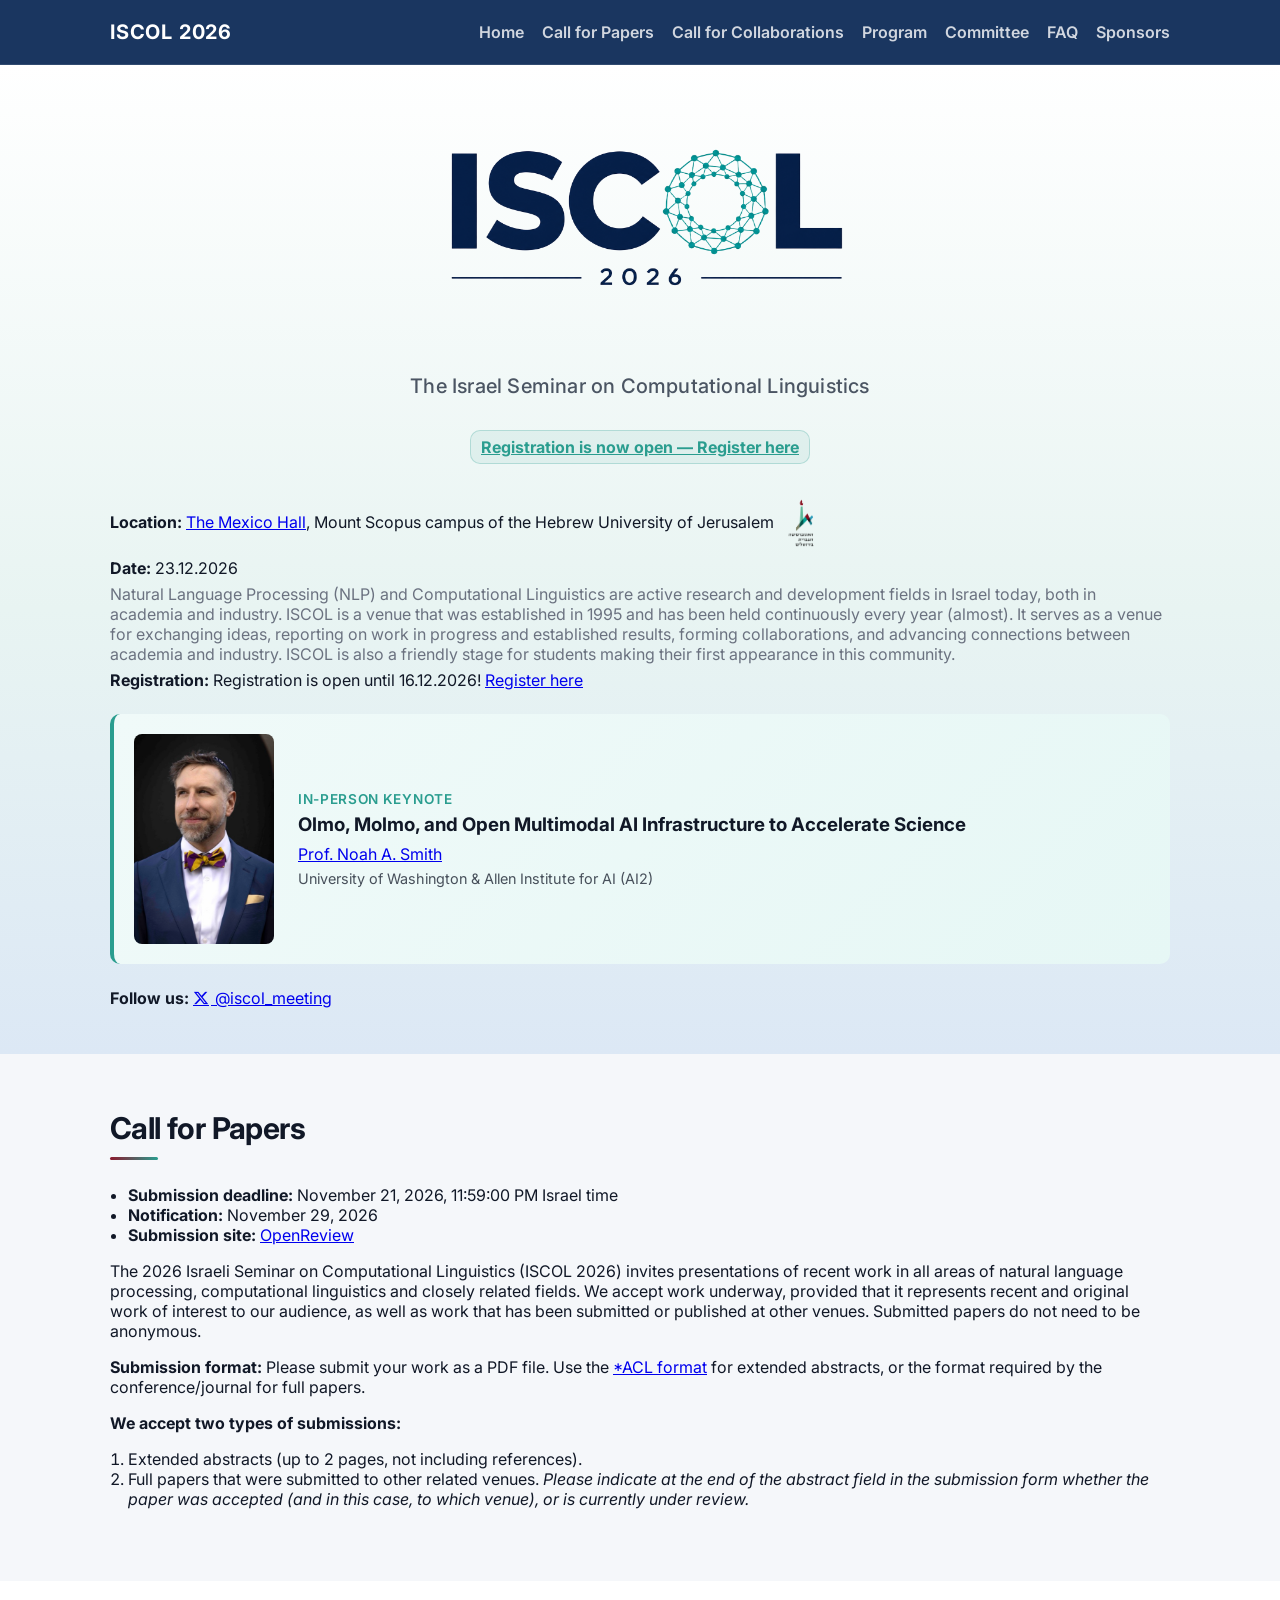
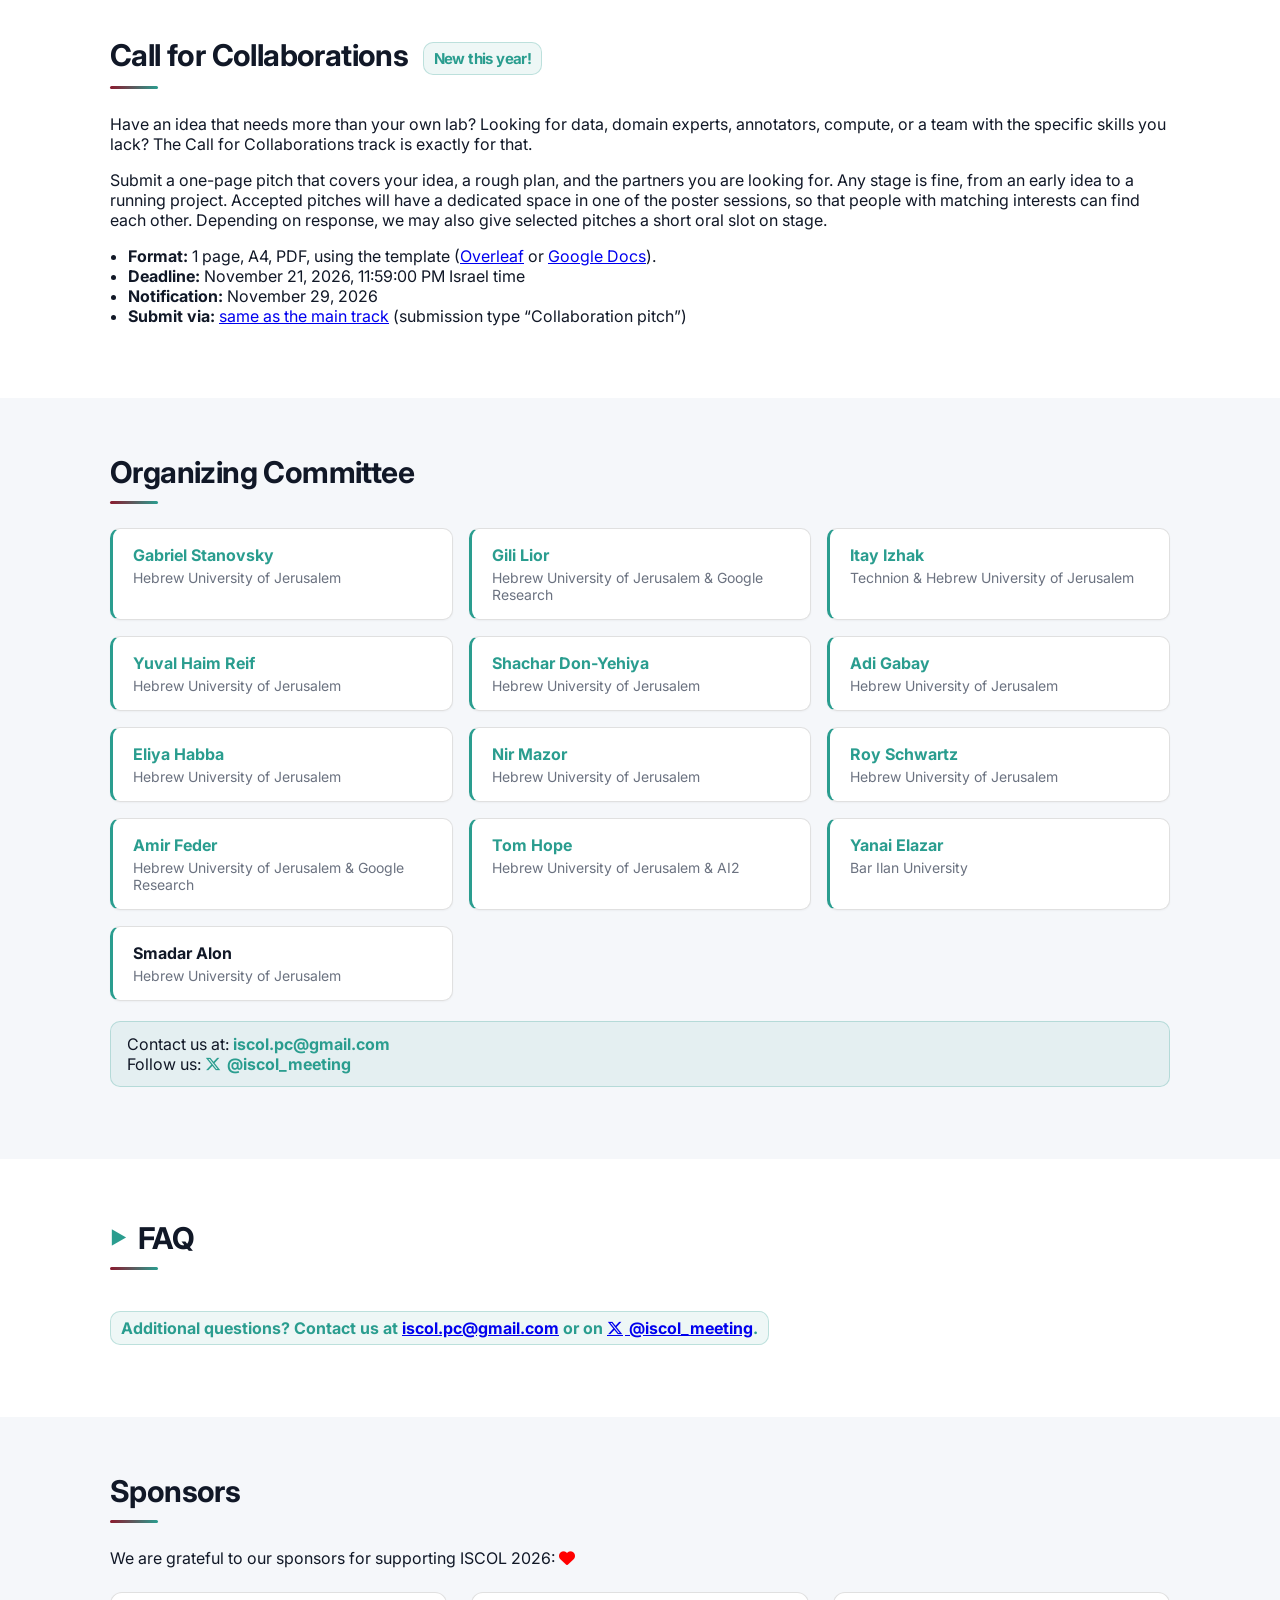
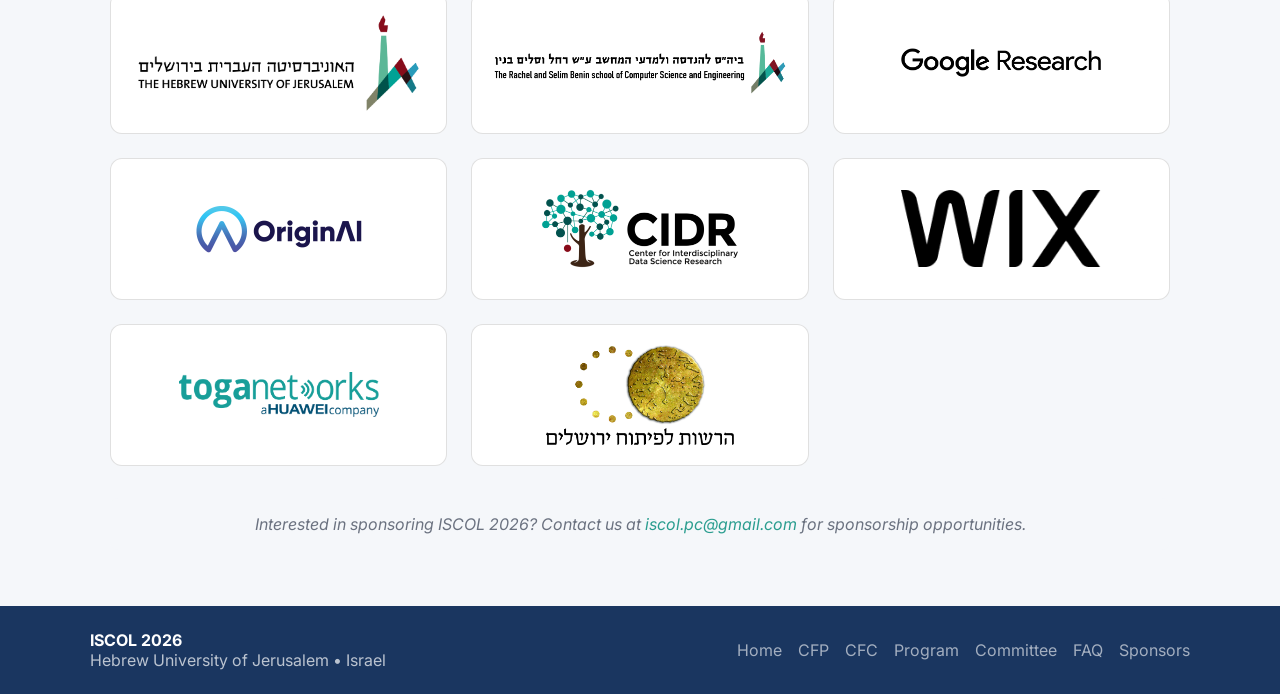
==== commit 2f11422b: "Restore Program page with full schedule and keynote abstract Program is a separate page again, follo" ====
--- a/index.html
+++ b/index.html
@@ -278,7 +278,7 @@
     <!-- Font Awesome for icons -->
     <link rel="stylesheet" href="https://cdnjs.cloudflare.com/ajax/libs/font-awesome/6.5.1/css/all.min.css" integrity="sha512-DTOQO9RWCH3ppGqcWaEA1BIZOC6xxalwEsw9c2QQeAIftl+Vegovlnee1c9QX4TctnWMn13TZye+giMm8e2LwA==" crossorigin="anonymous" referrerpolicy="no-referrer" />
 
-    <link rel="stylesheet" href="./styles.css?v=4" />
+    <link rel="stylesheet" href="./styles.css?v=5" />
   </head>
   <body>
     <!-- Skip Links for Accessibility -->
@@ -297,7 +297,7 @@
             <li><a href="#home">Home</a></li>
             <li><a href="#cfp">Call for Papers</a></li>
             <li><a href="#cfc">Call for Collaborations</a></li>
-            <li><a href="#program">Program</a></li>
+            <li><a href="./program.html">Program</a></li>
             <li><a href="#organizers">Committee</a></li>
             <li><a href="#faq">FAQ</a></li>
             <li><a href="#sponsors">Sponsors</a></li>
@@ -324,6 +324,16 @@
               <p>
                 <strong>Registration:</strong> Registration is open until 16.12.2026! <a href="https://reg.eventact.com//welcome?Form=i9aEAAA&amp;c=iGAo&amp;Event=iEpkAAA&amp;lang=en" target="_blank" rel="noopener">Register here</a>
               </p>
+              <!-- <p><strong>Program:</strong> As usual, ISCOL 2026 will feature poster sessions and oral presentations showcasing research from across the Israeli NLP community. We are also excited to host a keynote by <a href="https://nasmith.github.io/" target="_blank" rel="noopener">Prof. Noah A. Smith</a>, and to introduce a new <a href="#cfc">Call for Collaborations</a> track. See the <a href="./program.html">full program</a>.</p> -->
+              <div class="keynote-card talk-keynote">
+                <img class="keynote-photo" src="assets/noah-smith.jpg" alt="Prof. Noah A. Smith" width="400" height="600" loading="lazy" />
+                <div>
+                  <p class="keynote-label">In-person keynote</p>
+                  <h3 class="keynote-title">Olmo, Molmo, and Open Multimodal AI Infrastructure to Accelerate Science</h3>
+                  <p class="keynote-speaker"><a href="https://nasmith.github.io/" target="_blank" rel="noopener">Prof. Noah A. Smith</a></p>
+                  <p class="keynote-affiliation">University of Washington &amp; Allen Institute for AI (AI2)</p>
+                </div>
+              </div>
               <p>
               <strong>Follow us:</strong>
               <a href="https://x.com/iscol_meeting" target="_blank" rel="noopener noreferrer">
@@ -372,23 +382,6 @@
             <li><strong>Submit via:</strong> <a href="https://openreview.net/group?id=ISCOL/2026/Seminar" target="_blank" rel="noopener">same as the main track</a> (submission type &ldquo;Collaboration pitch&rdquo;)</li>
           </ul>
 
-        </div>
-      </section>
-
-      <section id="program" class="section">
-        <div class="container">
-          <h2>Program</h2>
-          <p>As usual, ISCOL 2026 will feature poster sessions and oral presentations showcasing research from across the Israeli NLP community. We are also excited to host a keynote by <a href="https://nasmith.github.io/" target="_blank" rel="noopener">Prof. Noah A. Smith</a>, and to introduce a new <a href="#cfc">Call for Collaborations</a> track.</p>
-          <div class="keynote-card talk-keynote">
-            <img class="keynote-photo" src="assets/noah-smith.jpg" alt="Prof. Noah A. Smith" width="400" height="600" loading="lazy" />
-            <div>
-              <p class="keynote-label">In-person keynote</p>
-              <h3 class="keynote-title">Olmo, Molmo, and Open Multimodal AI Infrastructure to Accelerate Science</h3>
-              <p class="keynote-speaker"><a href="https://nasmith.github.io/" target="_blank" rel="noopener">Prof. Noah A. Smith</a></p>
-              <p class="keynote-affiliation">University of Washington &amp; Allen Institute for AI (AI2)</p>
-            </div>
-          </div>
-          <p class="highlight">The full program will be announced closer to the event. Check back for updates.</p>
         </div>
       </section>
 
@@ -597,7 +590,7 @@
           <a href="#home">Home</a>
           <a href="#cfp">CFP</a>
           <a href="#cfc">CFC</a>
-          <a href="#program">Program</a>
+          <a href="./program.html">Program</a>
           <a href="#organizers">Committee</a>
           <a href="#faq">FAQ</a>
           <a href="#sponsors">Sponsors</a>
--- a/styles.css
+++ b/styles.css
@@ -383,6 +383,37 @@
 
 .talk-meta {
   color: var(--muted);
+}
+
+.talk-subtitle {
+  font-style: italic;
+  color: var(--text);
+  margin: 2px 0 4px;
+}
+
+.talk-clickable {
+  cursor: pointer;
+  transition: box-shadow 0.2s ease, transform 0.2s ease;
+}
+
+.talk-clickable:hover,
+.talk-clickable:focus-visible {
+  box-shadow: 0 4px 12px rgba(42, 157, 143, 0.2);
+  transform: translateY(-1px);
+}
+
+.talk-clickable .abstract-btn {
+  display: inline-block;
+}
+
+.abstract-close {
+  background: none;
+  border: none;
+}
+
+.program-note {
+  margin-top: 16px;
+  font-size: 0.9rem;
 }
 
 /* Oral Session Papers Styling */
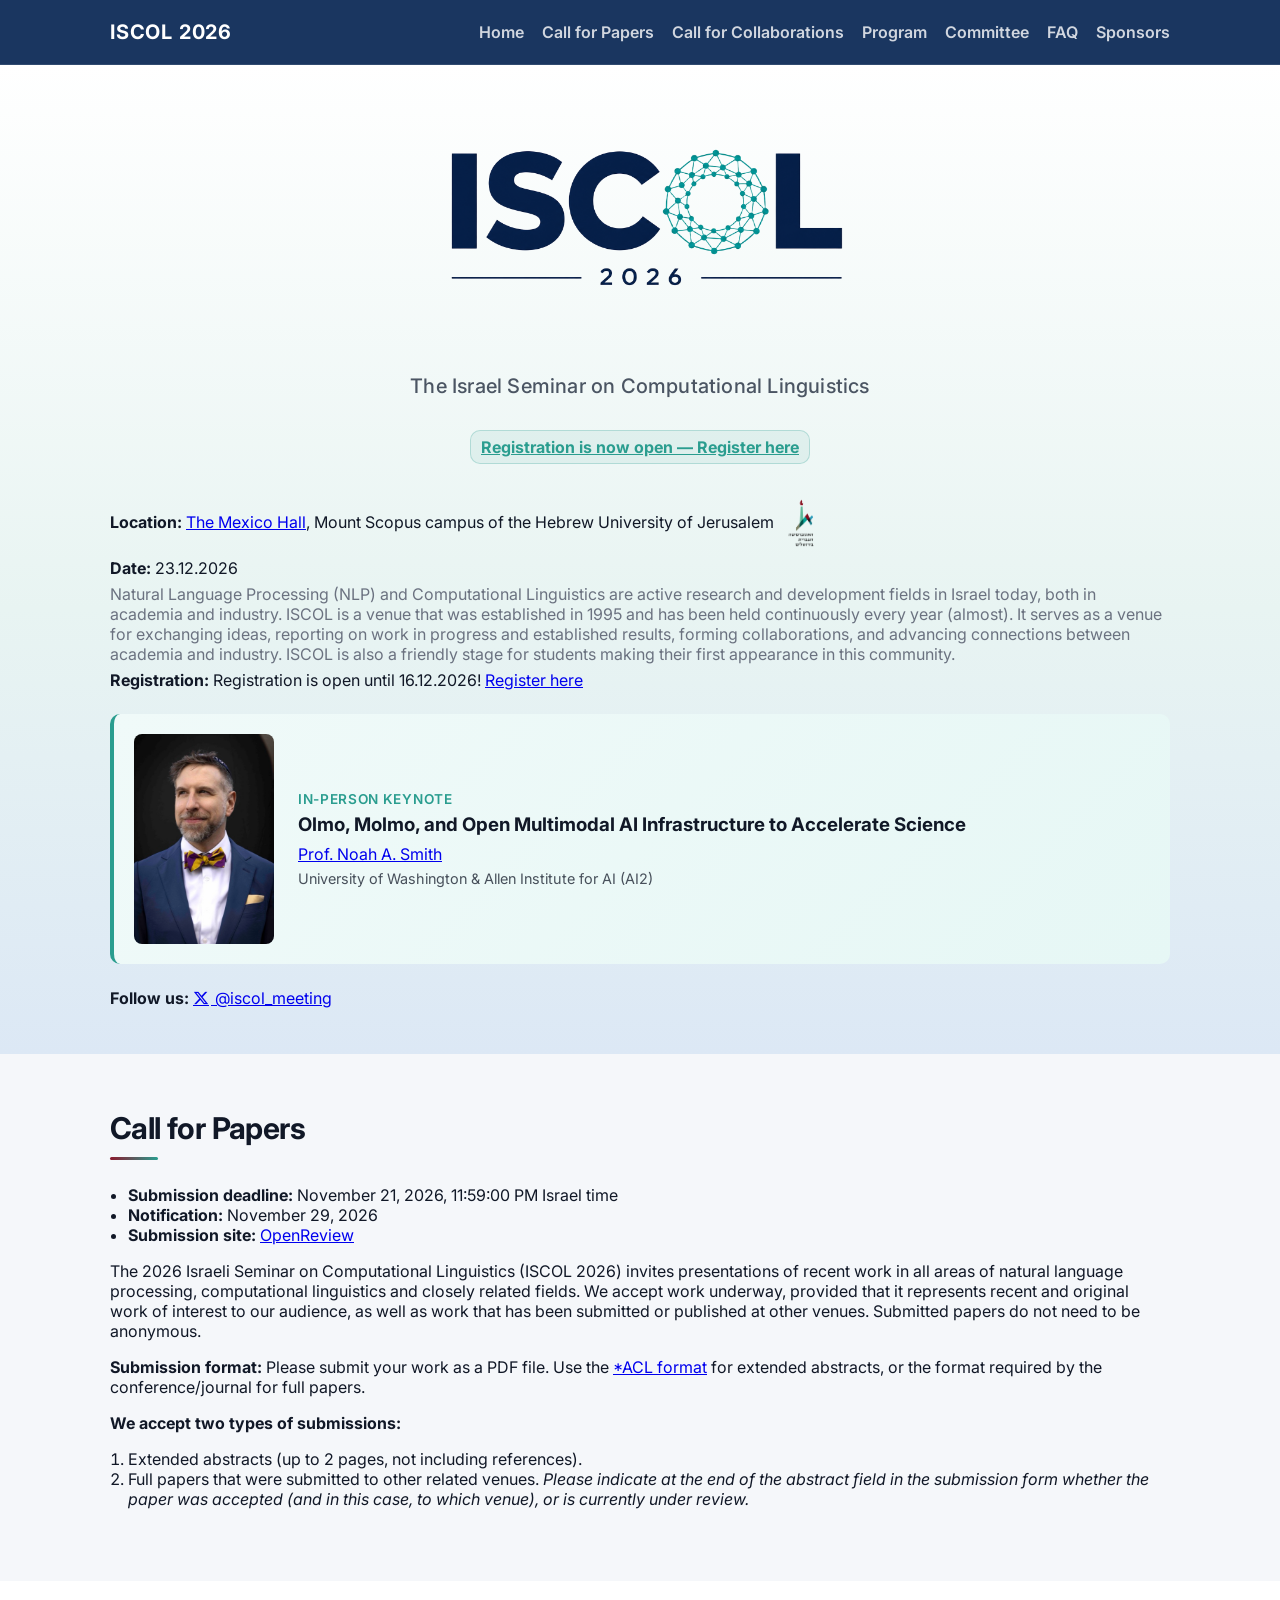
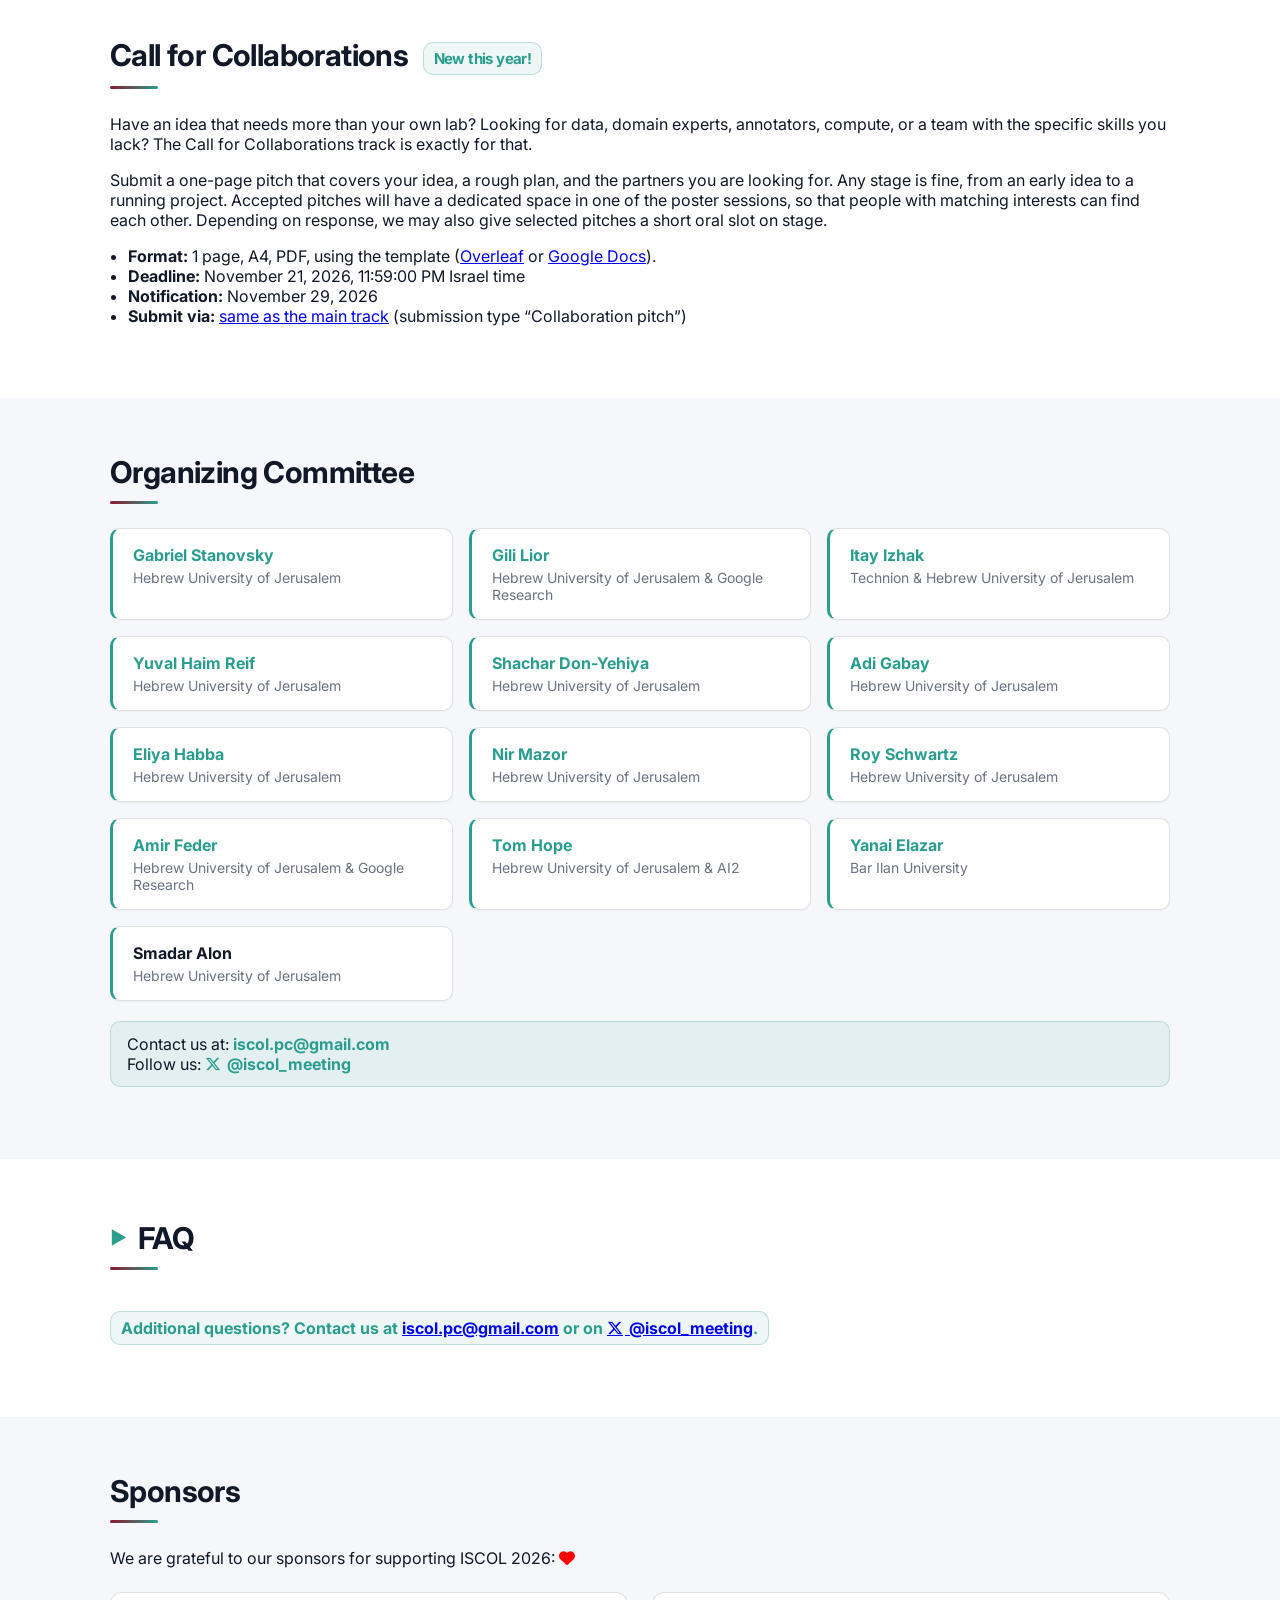
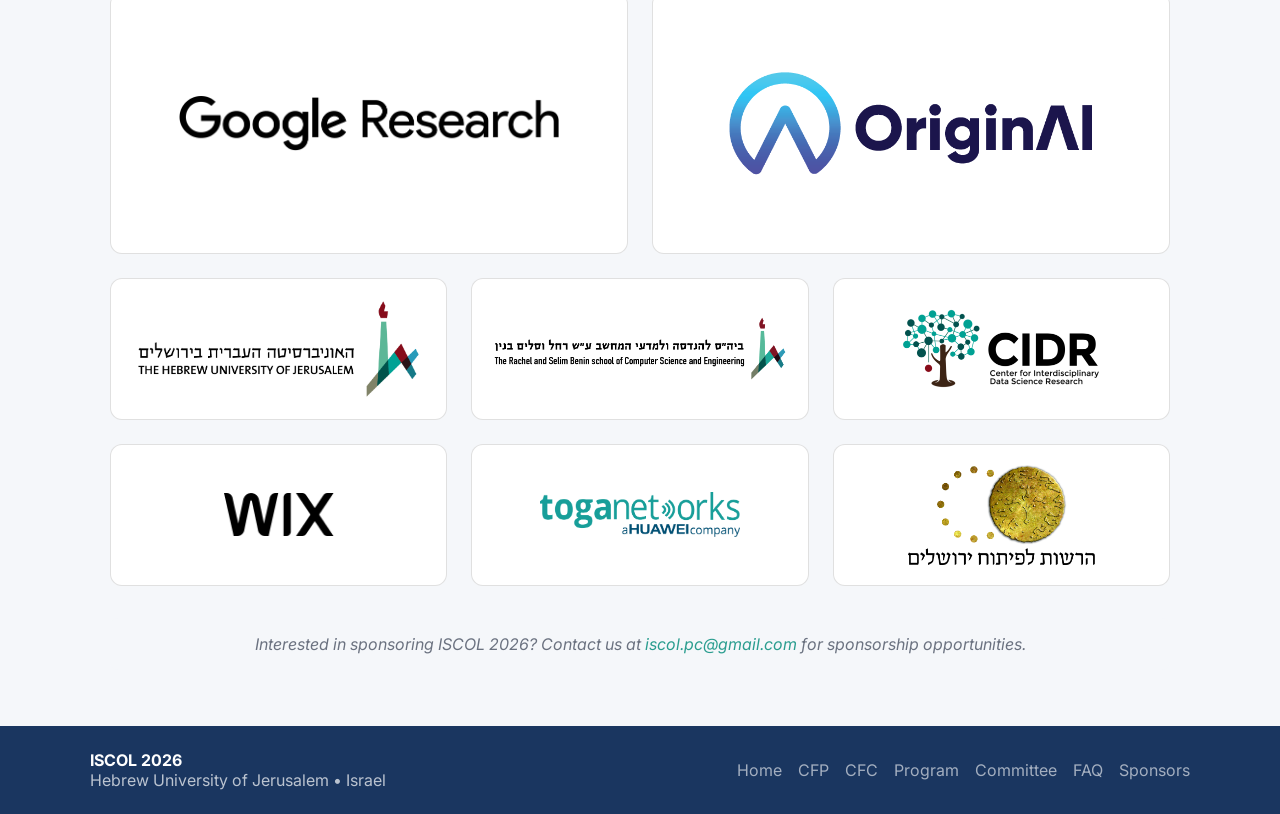
==== commit 7cb31c0b: "Put Google Research and OriginAI in a top sponsor row and shrink Wix logo Co-Authored-By: Claude Opu" ====
--- a/index.html
+++ b/index.html
@@ -531,25 +531,27 @@
         <div class="container">
           <h2>Sponsors</h2>
           <p>We are grateful to our sponsors for supporting ISCOL 2026: <i class="fas fa-heart" style="color: red;"></i></p>
-          <div class="sponsors-grid">
-            <div class="sponsor-item">
+          <div class="sponsors-grid sponsors-top">
+            <div class="sponsor-item sponsor-google">
+              <div class="sponsor-logo">
+                <img src="./assets/google-research-logo.png" alt="Google Research" />
+              </div>
+            </div>
+            <div class="sponsor-item sponsor-originai">
+              <div class="sponsor-logo">
+                <img src="./assets/originai-logo.png" alt="OriginAI" />
+              </div>
+            </div>
+          </div>
+          <div class="sponsors-grid sponsors-rest">
+            <div class="sponsor-item sponsor-huji">
               <div class="sponsor-logo">
                 <img src="./assets/huji-logo.png" alt="The Hebrew University of Jerusalem" />
               </div>
             </div>
-            <div class="sponsor-item">
+            <div class="sponsor-item sponsor-huji-cs">
               <div class="sponsor-logo">
                 <img src="./assets/huji-cs-school-logo.png" alt="The Rachel and Selim Benin School of Computer Science and Engineering" />
-              </div>
-            </div>
-            <div class="sponsor-item">
-              <div class="sponsor-logo">
-                <img src="./assets/google-research-logo.png" alt="Google Research" />
-              </div>
-            </div>
-            <div class="sponsor-item">
-              <div class="sponsor-logo">
-                <img src="./assets/originai-logo.png" alt="OriginAI" />
               </div>
             </div>
             <div class="sponsor-item">
@@ -557,7 +559,7 @@
                 <img src="./assets/cidr-logo.png" alt="CIDR — Center for Interdisciplinary Data Science Research" />
               </div>
             </div>
-            <div class="sponsor-item">
+            <div class="sponsor-item sponsor-wix">
               <div class="sponsor-logo">
                 <img src="./assets/wix-logo-black.png" alt="Wix" />
               </div>
--- a/styles.css
+++ b/styles.css
@@ -723,16 +723,54 @@
   font-style: normal;
 }
 
-/* HUJI CS school logo is a wide wordmark, so it needs a larger max-width
+/* Top-tier sponsors: two per row, larger cards and logos */
+.sponsors-grid.sponsors-top {
+  grid-template-columns: repeat(2, minmax(0, 1fr));
+  margin-bottom: 0;
+}
+
+.sponsors-top .sponsor-item {
+  min-height: 190px;
+}
+
+.sponsors-top .sponsor-logo img {
+  max-width: min(380px, 100%);
+  max-height: 140px;
+}
+
+/* OriginAI image has wide built-in whitespace, so allow it more room */
+.sponsors-top .sponsor-originai .sponsor-logo img {
+  max-width: min(440px, 100%);
+  max-height: 220px;
+}
+
+/* Remaining sponsors: three per row */
+.sponsors-grid.sponsors-rest {
+  grid-template-columns: repeat(3, minmax(0, 1fr));
+}
+
+/* HUJI logos are wide wordmarks, so they need a larger max-width
    before the max-height cap can take effect */
-.sponsor-item:nth-child(1) .sponsor-logo img {
+.sponsor-huji .sponsor-logo img {
   max-width: min(320px, 100%);
   max-height: 100px;
 }
 
-.sponsor-item:nth-child(2) .sponsor-logo img {
+.sponsor-huji-cs .sponsor-logo img {
   max-width: min(300px, 100%);
   max-height: 100px;
+}
+
+/* Wix wordmark is very bold and tightly cropped; keep it visually in line */
+.sponsor-wix .sponsor-logo img {
+  max-width: 110px;
+  max-height: 44px;
+}
+
+@media (max-width: 900px) {
+  .sponsors-grid.sponsors-rest {
+    grid-template-columns: repeat(2, minmax(0, 1fr));
+  }
 }
 
 @media (max-width: 720px) {
@@ -911,7 +949,9 @@
   }
   
   /* Mobile sponsors styling */
-  .sponsors-grid {
+  .sponsors-grid,
+  .sponsors-grid.sponsors-top,
+  .sponsors-grid.sponsors-rest {
     grid-template-columns: minmax(0, 1fr);
     gap: 16px;
   }
